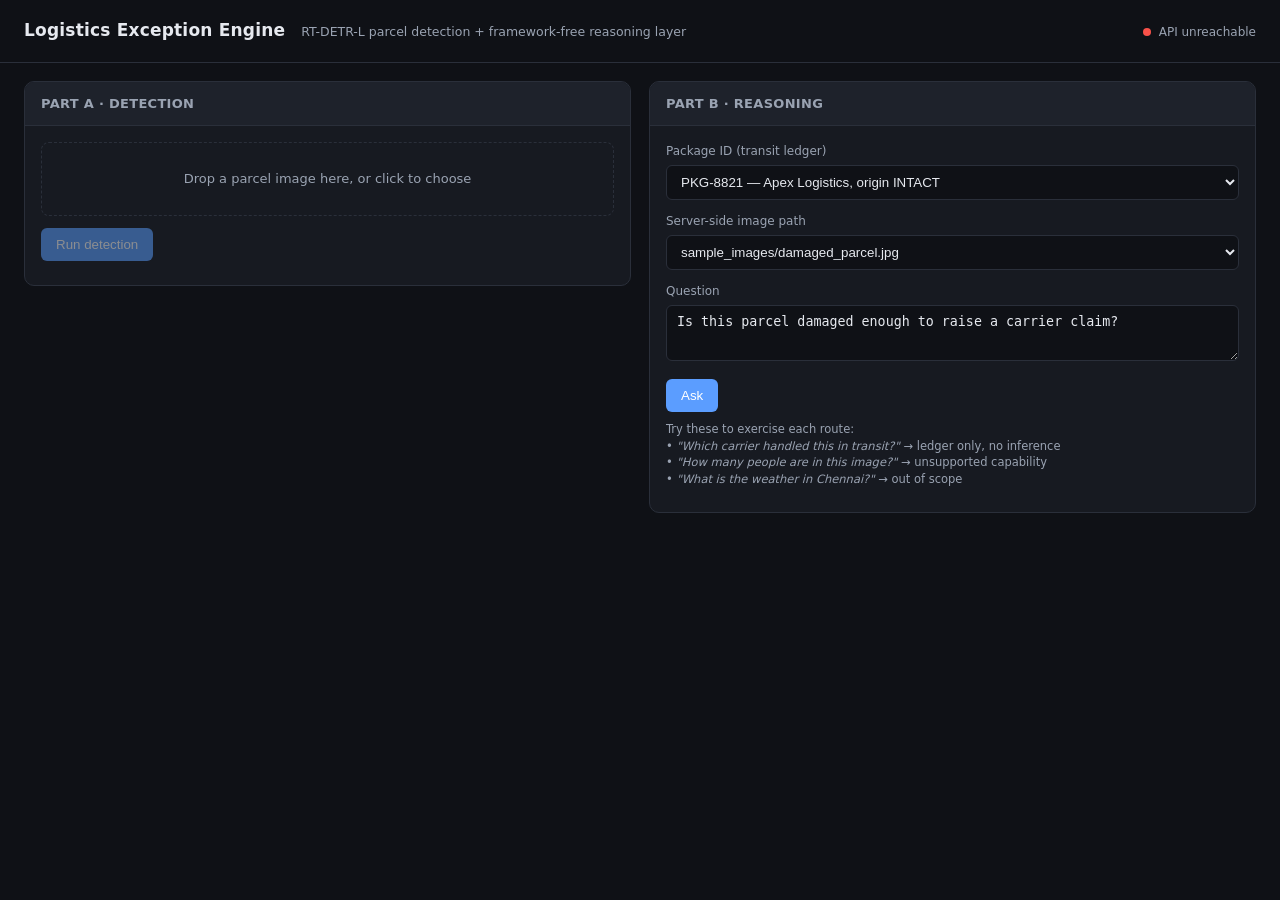
==== app/static/index.html @ b162a99a "feat: serve a demo console at / from the same container Adds a single-page UI so `docker compose up`" ====
<!DOCTYPE html>
<html lang="en">
<head>
<meta charset="utf-8">
<meta name="viewport" content="width=device-width,initial-scale=1">
<title>Logistics Exception Engine</title>
<style>
  :root{
    --bg:#0f1116; --panel:#171a21; --panel2:#1e222b; --line:#2a2f3a;
    --tx:#e6e9ef; --dim:#9aa3b2; --accent:#5b9dff;
    --ok:#3fb950; --warn:#d29922; --bad:#f85149; --neutral:#8b949e;
  }
  *{box-sizing:border-box}
  body{margin:0;background:var(--bg);color:var(--tx);
    font:14px/1.5 system-ui,-apple-system,Segoe UI,Roboto,sans-serif}
  header{padding:18px 24px;border-bottom:1px solid var(--line);
    display:flex;align-items:baseline;gap:16px;flex-wrap:wrap}
  h1{margin:0;font-size:17px;font-weight:600;letter-spacing:.2px}
  .sub{color:var(--dim);font-size:12.5px}
  #modelbar{margin-left:auto;font-size:12px;color:var(--dim);
    display:flex;align-items:center;gap:8px}
  .dot{width:8px;height:8px;border-radius:50%;background:var(--neutral)}
  .dot.up{background:var(--ok)} .dot.down{background:var(--bad)}
  main{display:grid;grid-template-columns:1fr 1fr;gap:18px;padding:18px 24px;
    align-items:start}
  @media(max-width:1000px){main{grid-template-columns:1fr}}
  .card{background:var(--panel);border:1px solid var(--line);border-radius:10px;
    overflow:hidden}
  .card h2{margin:0;padding:12px 16px;font-size:13px;font-weight:600;
    border-bottom:1px solid var(--line);background:var(--panel2);
    letter-spacing:.3px;text-transform:uppercase;color:var(--dim)}
  .body{padding:16px}
  label{display:block;font-size:12px;color:var(--dim);margin:0 0 5px}
  input[type=text],select,textarea{width:100%;background:var(--bg);
    color:var(--tx);border:1px solid var(--line);border-radius:6px;
    padding:8px 10px;font:13px/1.4 inherit;margin-bottom:12px}
  textarea{resize:vertical;min-height:56px}
  button{background:var(--accent);color:#fff;border:0;border-radius:6px;
    padding:9px 15px;font:600 13px/1 inherit;cursor:pointer}
  button:hover{filter:brightness(1.1)}
  button:disabled{opacity:.5;cursor:not-allowed;filter:none}
  button.ghost{background:transparent;color:var(--tx);border:1px solid var(--line)}
  .row{display:flex;gap:8px;flex-wrap:wrap;align-items:center}
  .drop{border:1.5px dashed var(--line);border-radius:8px;padding:26px 16px;
    text-align:center;color:var(--dim);cursor:pointer;transition:.15s;font-size:13px}
  .drop:hover,.drop.over{border-color:var(--accent);color:var(--tx);
    background:rgba(91,157,255,.06)}
  canvas{width:100%;border-radius:8px;display:block;background:#000}
  .hide{display:none}
  .badge{display:inline-block;padding:4px 11px;border-radius:20px;
    font-size:11.5px;font-weight:700;letter-spacing:.4px}
  .b-EXCEPTION_FLAGGED{background:rgba(248,81,73,.16);color:var(--bad)}
  .b-CLEAR{background:rgba(63,185,80,.16);color:var(--ok)}
  .b-INSUFFICIENT_INFORMATION{background:rgba(210,153,34,.16);color:var(--warn)}
  .b-UNSUPPORTED_CAPABILITY{background:rgba(139,148,158,.18);color:var(--neutral)}
  .b-ANSWERED_WITHOUT_VISION{background:rgba(91,157,255,.16);color:var(--accent)}
  .summary{margin:12px 0;padding:12px 14px;background:var(--bg);
    border-left:3px solid var(--line);border-radius:0 6px 6px 0;font-size:13.5px}
  table{width:100%;border-collapse:collapse;font-size:12.5px;margin-top:10px}
  th{text-align:left;color:var(--dim);font-weight:500;font-size:11px;
    text-transform:uppercase;letter-spacing:.4px;padding:6px 8px;
    border-bottom:1px solid var(--line)}
  td{padding:6px 8px;border-bottom:1px solid var(--line);font-variant-numeric:tabular-nums}
  tr:last-child td{border-bottom:0}
  .swatch{display:inline-block;width:9px;height:9px;border-radius:2px;margin-right:7px}
  .meta{color:var(--dim);font-size:12px;margin-top:10px}
  pre{background:var(--bg);border:1px solid var(--line);border-radius:6px;
    padding:11px;overflow:auto;max-height:280px;font-size:11.5px;
    color:var(--dim);margin:10px 0 0}
  .err{color:var(--bad);font-size:12.5px;margin-top:8px}
  .note{font-size:11.5px;color:var(--dim);margin-top:9px;line-height:1.45}
  .kv{font-size:12px;color:var(--dim)}
  .kv b{color:var(--tx);font-weight:600}
</style>
</head>
<body>

<header>
  <h1>Logistics Exception Engine</h1>
  <span class="sub">RT-DETR-L parcel detection + framework-free reasoning layer</span>
  <div id="modelbar"><span class="dot" id="dot"></span><span id="mstat">checking…</span></div>
</header>

<main>
  <!-- ============ PART A ============ -->
  <section class="card">
    <h2>Part A &middot; Detection</h2>
    <div class="body">
      <div class="drop" id="drop">
        Drop a parcel image here, or click to choose
        <input type="file" id="file" accept="image/*" class="hide">
      </div>

      <div class="row" style="margin-top:12px">
        <button id="run" disabled>Run detection</button>
        <button id="dl" class="ghost hide">Download annotated PNG</button>
        <button id="tog" class="ghost hide">Raw JSON</button>
      </div>

      <div id="derr" class="err"></div>

      <div id="dout" class="hide" style="margin-top:14px">
        <canvas id="cv"></canvas>
        <div class="meta" id="dmeta"></div>
        <table id="dtab"></table>
        <pre id="djson" class="hide"></pre>
      </div>
    </div>
  </section>

  <!-- ============ PART B ============ -->
  <section class="card">
    <h2>Part B &middot; Reasoning</h2>
    <div class="body">
      <label for="pkg">Package ID (transit ledger)</label>
      <select id="pkg">
        <option value="PKG-8821">PKG-8821 &mdash; Apex Logistics, origin INTACT</option>
        <option value="PKG-9940">PKG-9940 &mdash; Meridian Freight, origin ALREADY_DAMAGED</option>
        <option value="PKG-0000">PKG-0000 &mdash; not in ledger</option>
      </select>

      <label for="img">Server-side image path</label>
      <select id="img">
        <option value="sample_images/damaged_parcel.jpg">sample_images/damaged_parcel.jpg</option>
        <option value="sample_images/intact_parcel.jpg">sample_images/intact_parcel.jpg</option>
        <option value="">(none — no image supplied)</option>
      </select>

      <label for="q">Question</label>
      <textarea id="q">Is this parcel damaged enough to raise a carrier claim?</textarea>

      <div class="row">
        <button id="ask">Ask</button>
        <button id="tog2" class="ghost hide">Raw JSON</button>
      </div>

      <div class="note">
        Try these to exercise each route:<br>
        &bull; <i>"Which carrier handled this in transit?"</i> &rarr; ledger only, no inference<br>
        &bull; <i>"How many people are in this image?"</i> &rarr; unsupported capability<br>
        &bull; <i>"What is the weather in Chennai?"</i> &rarr; out of scope
      </div>

      <div id="rerr" class="err"></div>

      <div id="rout" class="hide" style="margin-top:14px">
        <span class="badge" id="rbadge"></span>
        <span class="kv" id="rflags" style="margin-left:10px"></span>
        <div class="summary" id="rsum"></div>
        <table id="rtab"></table>
        <pre id="rjson" class="hide"></pre>
      </div>
    </div>
  </section>
</main>

<script>
const COLOR = {"package":"#3fb950","damaged-package":"#f85149"};
const $ = id => document.getElementById(id);
let picked = null, lastDetect = null;

/* ---------- health ---------- */
fetch("/health").then(r=>r.json()).then(h=>{
  $("dot").className = "dot " + (h.model_loaded ? "up":"down");
  $("mstat").textContent = h.model_loaded
    ? `model ready · ${h.classes.join(", ")} · guardrail ${h.guardrail_threshold}`
    : "model NOT loaded";
}).catch(()=>{ $("dot").className="dot down"; $("mstat").textContent="API unreachable"; });

/* ---------- file picking ---------- */
const drop = $("drop");
drop.onclick = () => $("file").click();
drop.ondragover = e => { e.preventDefault(); drop.classList.add("over"); };
drop.ondragleave = () => drop.classList.remove("over");
drop.ondrop = e => {
  e.preventDefault(); drop.classList.remove("over");
  if (e.dataTransfer.files[0]) take(e.dataTransfer.files[0]);
};
$("file").onchange = e => { if (e.target.files[0]) take(e.target.files[0]); };

function take(f){
  picked = f;
  drop.innerHTML = `<b style="color:var(--tx)">${f.name}</b><br>${(f.size/1024).toFixed(0)} KB`;
  $("run").disabled = false;
}

/* ---------- Part A ---------- */
$("run").onclick = async () => {
  if (!picked) return;
  $("derr").textContent = ""; $("run").disabled = true; $("run").textContent = "Detecting…";
  try{
    const fd = new FormData(); fd.append("file", picked);
    const res = await fetch("/api/v1/detect", {method:"POST", body:fd});
    const data = await res.json();
    if (!res.ok) throw new Error(data.detail || `HTTP ${res.status}`);
    lastDetect = data;
    draw(picked, data);
    $("dout").classList.remove("hide");
    $("dl").classList.remove("hide"); $("tog").classList.remove("hide");
    $("djson").textContent = JSON.stringify(data, null, 2);
  }catch(err){ $("derr").textContent = "Detection failed: " + err.message; }
  $("run").disabled = false; $("run").textContent = "Run detection";
};

function draw(file, data){
  const img = new Image();
  img.onload = () => {
    const cv = $("cv"), cx = cv.getContext("2d");
    cv.width = img.naturalWidth; cv.height = img.naturalHeight;
    cx.drawImage(img, 0, 0);
    const lw = Math.max(2, Math.round(cv.width/300));
    const fs = Math.max(13, Math.round(cv.width/38));
    cx.lineWidth = lw; cx.font = `600 ${fs}px system-ui,sans-serif`;
    cx.textBaseline = "top";

    data.detections.forEach(d => {
      const [x1,y1,x2,y2] = d.bbox, col = COLOR[d.label] || "#5b9dff";
      cx.strokeStyle = col; cx.strokeRect(x1, y1, x2-x1, y2-y1);
      const tag = `${d.label} ${d.confidence.toFixed(3)}`;
      const tw = cx.measureText(tag).width, th = fs*1.45;
      const ty = y1 - th < 0 ? y1 : y1 - th;
      cx.fillStyle = col; cx.fillRect(x1 - lw/2, ty, tw + fs*0.7, th);
      cx.fillStyle = "#000"; cx.fillText(tag, x1 + fs*0.28, ty + th*0.18);
    });
    URL.revokeObjectURL(img.src);
  };
  img.src = URL.createObjectURL(file);

  $("dmeta").innerHTML =
    `<b>${data.count}</b> detection(s) &middot; ${data.image_size[0]}&times;${data.image_size[1]} px `
    + `&middot; ${data.inference_time_ms.toFixed(1)} ms inference`;

  $("dtab").innerHTML = data.detections.length
    ? `<tr><th>Class</th><th>Confidence</th><th>Box [x1,y1,x2,y2]</th></tr>` +
      data.detections.map(d => {
        const c = COLOR[d.label] || "#5b9dff";
        return `<tr><td><span class="swatch" style="background:${c}"></span>${d.label}</td>`
             + `<td>${d.confidence.toFixed(4)}</td>`
             + `<td class="kv">${d.bbox.map(v=>v.toFixed(1)).join(", ")}</td></tr>`;
      }).join("")
    : `<tr><td class="kv">Nothing detected above the 0.25 serving threshold.</td></tr>`;
}

$("dl").onclick = () => {
  const a = document.createElement("a");
  a.download = `detection_${Date.now()}.png`;
  a.href = $("cv").toDataURL("image/png");
  a.click();
};
$("tog").onclick = () => $("djson").classList.toggle("hide");
$("tog2").onclick = () => $("rjson").classList.toggle("hide");

/* ---------- Part B ---------- */
$("ask").onclick = async () => {
  $("rerr").textContent = ""; $("ask").disabled = true; $("ask").textContent = "Reasoning…";
  try{
    const payload = {package_id: $("pkg").value, query: $("q").value};
    if ($("img").value) payload.image_path = $("img").value;

    const res = await fetch("/api/v1/reason", {
      method:"POST", headers:{"Content-Type":"application/json"},
      body: JSON.stringify(payload)
    });
    const d = await res.json();
    if (!res.ok) throw new Error(d.detail ? JSON.stringify(d.detail) : `HTTP ${res.status}`);

    $("rbadge").textContent = d.status;
    $("rbadge").className = "badge b-" + d.status;
    $("rflags").innerHTML =
      `vision: <b>${d.requires_vision_model}</b> &nbsp; guardrail: <b>${d.guardrail_passed}</b>`
      + (d.max_critical_confidence !== null && d.max_critical_confidence !== undefined
          ? ` &nbsp; peak: <b>${d.max_critical_confidence.toFixed(4)}</b>` : "");
    $("rsum").textContent = d.decision_summary;

    $("rtab").innerHTML = (d.detections && d.detections.length)
      ? `<tr><th>Class</th><th>Confidence</th></tr>` + d.detections.map(x =>
          `<tr><td><span class="swatch" style="background:${COLOR[x.label]||"#5b9dff"}"></span>`
          + `${x.label}</td><td>${x.confidence.toFixed(4)}</td></tr>`).join("")
      : "";

    $("rjson").textContent = JSON.stringify(d, null, 2);
    $("rout").classList.remove("hide"); $("tog2").classList.remove("hide");
  }catch(err){ $("rerr").textContent = "Reasoning failed: " + err.message; }
  $("ask").disabled = false; $("ask").textContent = "Ask";
};
</script>
</body>
</html>
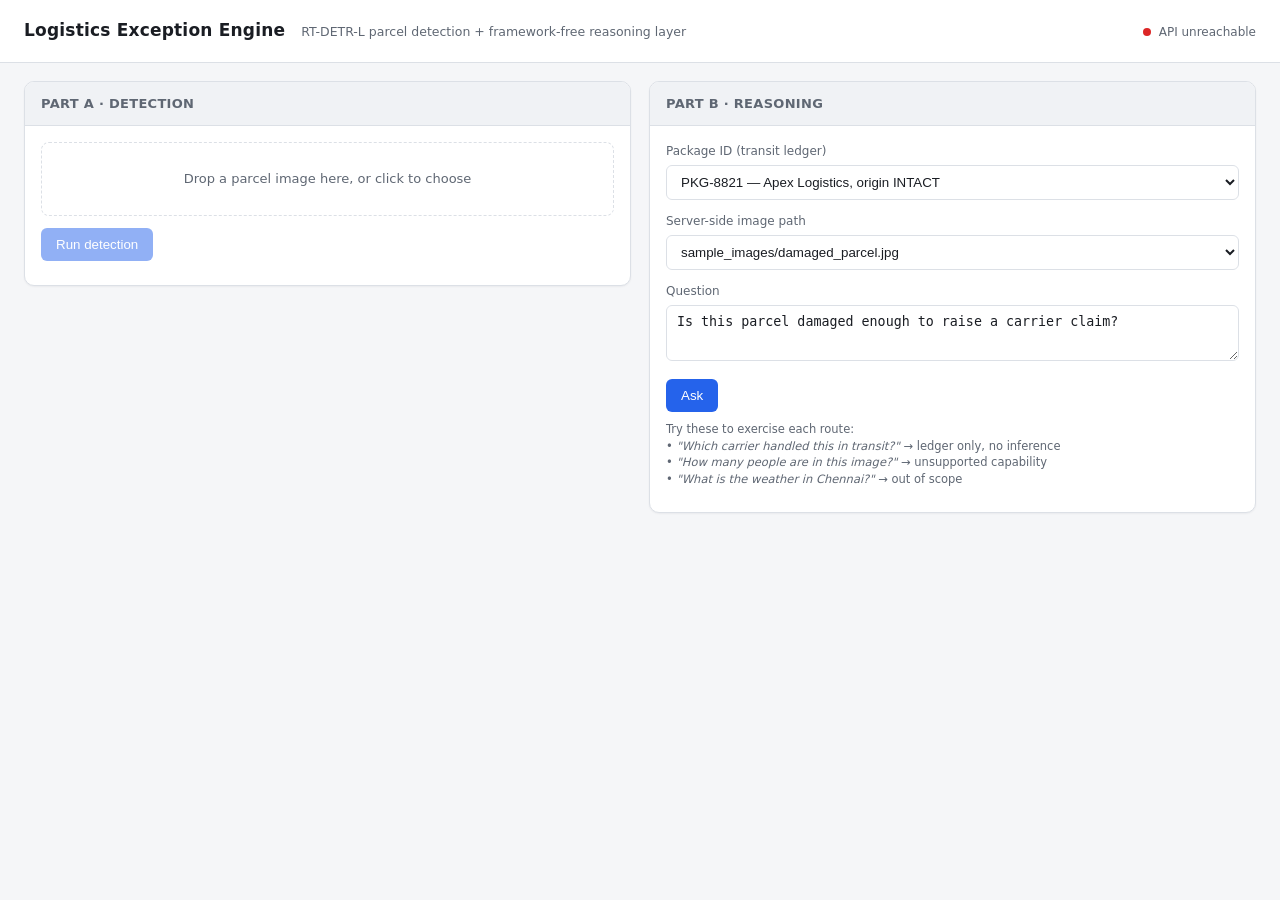
==== commit 90e92ec0: "style: switch demo console to a light theme Swaps the palette tokens to a white/off-white scheme and" ====
--- a/app/static/index.html
+++ b/app/static/index.html
@@ -6,14 +6,16 @@
 <title>Logistics Exception Engine</title>
 <style>
   :root{
-    --bg:#0f1116; --panel:#171a21; --panel2:#1e222b; --line:#2a2f3a;
-    --tx:#e6e9ef; --dim:#9aa3b2; --accent:#5b9dff;
-    --ok:#3fb950; --warn:#d29922; --bad:#f85149; --neutral:#8b949e;
+    --bg:#f5f6f8; --panel:#ffffff; --panel2:#f0f2f5; --line:#dce0e6;
+    --tx:#1a1d23; --dim:#5f6773; --accent:#2563eb;
+    --ok:#15803d; --warn:#b45309; --bad:#dc2626; --neutral:#52525b;
+    --field:#ffffff; --shadow:0 1px 2px rgba(16,24,40,.05);
   }
   *{box-sizing:border-box}
   body{margin:0;background:var(--bg);color:var(--tx);
     font:14px/1.5 system-ui,-apple-system,Segoe UI,Roboto,sans-serif}
   header{padding:18px 24px;border-bottom:1px solid var(--line);
+    background:var(--panel);
     display:flex;align-items:baseline;gap:16px;flex-wrap:wrap}
   h1{margin:0;font-size:17px;font-weight:600;letter-spacing:.2px}
   .sub{color:var(--dim);font-size:12.5px}
@@ -25,13 +27,13 @@
     align-items:start}
   @media(max-width:1000px){main{grid-template-columns:1fr}}
   .card{background:var(--panel);border:1px solid var(--line);border-radius:10px;
-    overflow:hidden}
+    overflow:hidden;box-shadow:var(--shadow)}
   .card h2{margin:0;padding:12px 16px;font-size:13px;font-weight:600;
     border-bottom:1px solid var(--line);background:var(--panel2);
     letter-spacing:.3px;text-transform:uppercase;color:var(--dim)}
   .body{padding:16px}
   label{display:block;font-size:12px;color:var(--dim);margin:0 0 5px}
-  input[type=text],select,textarea{width:100%;background:var(--bg);
+  input[type=text],select,textarea{width:100%;background:var(--field);
     color:var(--tx);border:1px solid var(--line);border-radius:6px;
     padding:8px 10px;font:13px/1.4 inherit;margin-bottom:12px}
   textarea{resize:vertical;min-height:56px}
@@ -44,17 +46,18 @@
   .drop{border:1.5px dashed var(--line);border-radius:8px;padding:26px 16px;
     text-align:center;color:var(--dim);cursor:pointer;transition:.15s;font-size:13px}
   .drop:hover,.drop.over{border-color:var(--accent);color:var(--tx);
-    background:rgba(91,157,255,.06)}
-  canvas{width:100%;border-radius:8px;display:block;background:#000}
+    background:rgba(37,99,235,.05)}
+  canvas{width:100%;border-radius:8px;display:block;background:#e9ecf0;
+    border:1px solid var(--line)}
   .hide{display:none}
   .badge{display:inline-block;padding:4px 11px;border-radius:20px;
     font-size:11.5px;font-weight:700;letter-spacing:.4px}
-  .b-EXCEPTION_FLAGGED{background:rgba(248,81,73,.16);color:var(--bad)}
-  .b-CLEAR{background:rgba(63,185,80,.16);color:var(--ok)}
-  .b-INSUFFICIENT_INFORMATION{background:rgba(210,153,34,.16);color:var(--warn)}
-  .b-UNSUPPORTED_CAPABILITY{background:rgba(139,148,158,.18);color:var(--neutral)}
-  .b-ANSWERED_WITHOUT_VISION{background:rgba(91,157,255,.16);color:var(--accent)}
-  .summary{margin:12px 0;padding:12px 14px;background:var(--bg);
+  .b-EXCEPTION_FLAGGED{background:rgba(220,38,38,.10);color:var(--bad)}
+  .b-CLEAR{background:rgba(21,128,61,.10);color:var(--ok)}
+  .b-INSUFFICIENT_INFORMATION{background:rgba(180,83,9,.11);color:var(--warn)}
+  .b-UNSUPPORTED_CAPABILITY{background:rgba(82,82,91,.10);color:var(--neutral)}
+  .b-ANSWERED_WITHOUT_VISION{background:rgba(37,99,235,.10);color:var(--accent)}
+  .summary{margin:12px 0;padding:12px 14px;background:var(--panel2);
     border-left:3px solid var(--line);border-radius:0 6px 6px 0;font-size:13.5px}
   table{width:100%;border-collapse:collapse;font-size:12.5px;margin-top:10px}
   th{text-align:left;color:var(--dim);font-weight:500;font-size:11px;
@@ -64,7 +67,7 @@
   tr:last-child td{border-bottom:0}
   .swatch{display:inline-block;width:9px;height:9px;border-radius:2px;margin-right:7px}
   .meta{color:var(--dim);font-size:12px;margin-top:10px}
-  pre{background:var(--bg);border:1px solid var(--line);border-radius:6px;
+  pre{background:var(--panel2);border:1px solid var(--line);border-radius:6px;
     padding:11px;overflow:auto;max-height:280px;font-size:11.5px;
     color:var(--dim);margin:10px 0 0}
   .err{color:var(--bad);font-size:12.5px;margin-top:8px}
@@ -155,7 +158,7 @@
 </main>
 
 <script>
-const COLOR = {"package":"#3fb950","damaged-package":"#f85149"};
+const COLOR = {"package":"#15803d","damaged-package":"#dc2626"};
 const $ = id => document.getElementById(id);
 let picked = null, lastDetect = null;
 
@@ -214,13 +217,13 @@
     cx.textBaseline = "top";
 
     data.detections.forEach(d => {
-      const [x1,y1,x2,y2] = d.bbox, col = COLOR[d.label] || "#5b9dff";
+      const [x1,y1,x2,y2] = d.bbox, col = COLOR[d.label] || "#2563eb";
       cx.strokeStyle = col; cx.strokeRect(x1, y1, x2-x1, y2-y1);
       const tag = `${d.label} ${d.confidence.toFixed(3)}`;
       const tw = cx.measureText(tag).width, th = fs*1.45;
       const ty = y1 - th < 0 ? y1 : y1 - th;
       cx.fillStyle = col; cx.fillRect(x1 - lw/2, ty, tw + fs*0.7, th);
-      cx.fillStyle = "#000"; cx.fillText(tag, x1 + fs*0.28, ty + th*0.18);
+      cx.fillStyle = "#fff"; cx.fillText(tag, x1 + fs*0.28, ty + th*0.18);
     });
     URL.revokeObjectURL(img.src);
   };
@@ -233,7 +236,7 @@
   $("dtab").innerHTML = data.detections.length
     ? `<tr><th>Class</th><th>Confidence</th><th>Box [x1,y1,x2,y2]</th></tr>` +
       data.detections.map(d => {
-        const c = COLOR[d.label] || "#5b9dff";
+        const c = COLOR[d.label] || "#2563eb";
         return `<tr><td><span class="swatch" style="background:${c}"></span>${d.label}</td>`
              + `<td>${d.confidence.toFixed(4)}</td>`
              + `<td class="kv">${d.bbox.map(v=>v.toFixed(1)).join(", ")}</td></tr>`;
@@ -274,7 +277,7 @@
 
     $("rtab").innerHTML = (d.detections && d.detections.length)
       ? `<tr><th>Class</th><th>Confidence</th></tr>` + d.detections.map(x =>
-          `<tr><td><span class="swatch" style="background:${COLOR[x.label]||"#5b9dff"}"></span>`
+          `<tr><td><span class="swatch" style="background:${COLOR[x.label]||"#2563eb"}"></span>`
           + `${x.label}</td><td>${x.confidence.toFixed(4)}</td></tr>`).join("")
       : "";
 
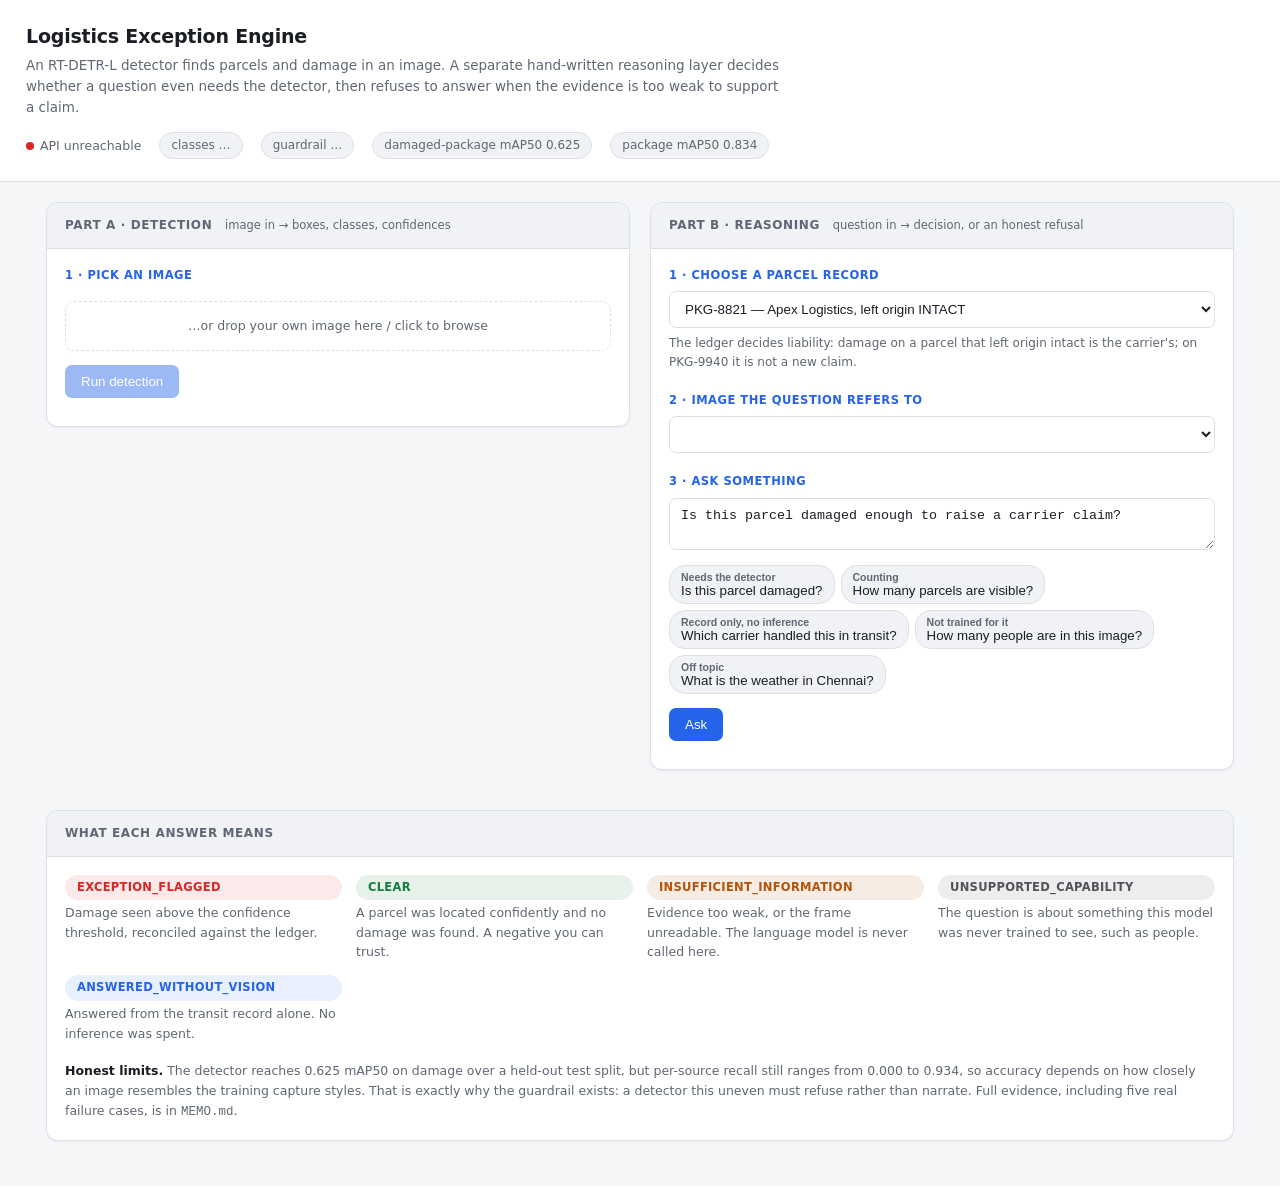
==== commit b64ec063: "feat: rewrite the demo console so it explains itself The previous console worked but assumed the vis" ====
--- a/app/static/index.html
+++ b/app/static/index.html
@@ -6,103 +6,141 @@
 <title>Logistics Exception Engine</title>
 <style>
   :root{
-    --bg:#f5f6f8; --panel:#ffffff; --panel2:#f0f2f5; --line:#dce0e6;
+    --bg:#f5f6f8; --panel:#fff; --panel2:#f0f2f5; --line:#dce0e6;
     --tx:#1a1d23; --dim:#5f6773; --accent:#2563eb;
     --ok:#15803d; --warn:#b45309; --bad:#dc2626; --neutral:#52525b;
-    --field:#ffffff; --shadow:0 1px 2px rgba(16,24,40,.05);
+    --shadow:0 1px 2px rgba(16,24,40,.06);
   }
   *{box-sizing:border-box}
   body{margin:0;background:var(--bg);color:var(--tx);
-    font:14px/1.5 system-ui,-apple-system,Segoe UI,Roboto,sans-serif}
-  header{padding:18px 24px;border-bottom:1px solid var(--line);
-    background:var(--panel);
-    display:flex;align-items:baseline;gap:16px;flex-wrap:wrap}
-  h1{margin:0;font-size:17px;font-weight:600;letter-spacing:.2px}
-  .sub{color:var(--dim);font-size:12.5px}
-  #modelbar{margin-left:auto;font-size:12px;color:var(--dim);
-    display:flex;align-items:center;gap:8px}
-  .dot{width:8px;height:8px;border-radius:50%;background:var(--neutral)}
+    font:14px/1.55 system-ui,-apple-system,Segoe UI,Roboto,sans-serif}
+  a{color:var(--accent)}
+  header{background:var(--panel);border-bottom:1px solid var(--line);padding:22px 26px}
+  .wrap{max-width:1240px;margin:0 auto}
+  h1{margin:0 0 4px;font-size:19px;font-weight:650;letter-spacing:-.2px}
+  .tag{color:var(--dim);font-size:13.5px;max-width:760px}
+  .statusbar{display:flex;gap:18px;flex-wrap:wrap;align-items:center;
+    margin-top:14px;font-size:12.5px;color:var(--dim)}
+  .dot{width:8px;height:8px;border-radius:50%;background:var(--neutral);
+    display:inline-block;margin-right:6px}
   .dot.up{background:var(--ok)} .dot.down{background:var(--bad)}
-  main{display:grid;grid-template-columns:1fr 1fr;gap:18px;padding:18px 24px;
-    align-items:start}
-  @media(max-width:1000px){main{grid-template-columns:1fr}}
-  .card{background:var(--panel);border:1px solid var(--line);border-radius:10px;
+  .pill{background:var(--panel2);border:1px solid var(--line);border-radius:20px;
+    padding:3px 11px;font-size:12px}
+
+  main{max-width:1240px;margin:0 auto;padding:20px 26px 40px;
+    display:grid;grid-template-columns:1fr 1fr;gap:20px;align-items:start}
+  @media(max-width:1020px){main{grid-template-columns:1fr}}
+  .card{background:var(--panel);border:1px solid var(--line);border-radius:12px;
     overflow:hidden;box-shadow:var(--shadow)}
-  .card h2{margin:0;padding:12px 16px;font-size:13px;font-weight:600;
-    border-bottom:1px solid var(--line);background:var(--panel2);
-    letter-spacing:.3px;text-transform:uppercase;color:var(--dim)}
-  .body{padding:16px}
-  label{display:block;font-size:12px;color:var(--dim);margin:0 0 5px}
-  input[type=text],select,textarea{width:100%;background:var(--field);
-    color:var(--tx);border:1px solid var(--line);border-radius:6px;
-    padding:8px 10px;font:13px/1.4 inherit;margin-bottom:12px}
-  textarea{resize:vertical;min-height:56px}
-  button{background:var(--accent);color:#fff;border:0;border-radius:6px;
-    padding:9px 15px;font:600 13px/1 inherit;cursor:pointer}
-  button:hover{filter:brightness(1.1)}
-  button:disabled{opacity:.5;cursor:not-allowed;filter:none}
-  button.ghost{background:transparent;color:var(--tx);border:1px solid var(--line)}
-  .row{display:flex;gap:8px;flex-wrap:wrap;align-items:center}
-  .drop{border:1.5px dashed var(--line);border-radius:8px;padding:26px 16px;
-    text-align:center;color:var(--dim);cursor:pointer;transition:.15s;font-size:13px}
+  .card>h2{margin:0;padding:13px 18px;font-size:12px;font-weight:650;
+    letter-spacing:.6px;text-transform:uppercase;color:var(--dim);
+    background:var(--panel2);border-bottom:1px solid var(--line)}
+  .card>h2 small{text-transform:none;letter-spacing:0;font-weight:400;
+    color:var(--dim);margin-left:8px;font-size:11.5px}
+  .body{padding:18px}
+  .step{font-size:11.5px;font-weight:650;color:var(--accent);
+    text-transform:uppercase;letter-spacing:.5px;margin:0 0 7px}
+  .step:not(:first-child){margin-top:20px}
+
+  .thumbs{display:flex;gap:10px;flex-wrap:wrap}
+  .thumb{border:2px solid var(--line);border-radius:9px;overflow:hidden;
+    cursor:pointer;background:var(--panel2);width:108px;transition:.15s}
+  .thumb:hover{border-color:var(--accent)}
+  .thumb.sel{border-color:var(--accent);box-shadow:0 0 0 3px rgba(37,99,235,.15)}
+  .thumb img{width:100%;height:74px;object-fit:cover;display:block}
+  .thumb span{display:block;padding:5px 7px;font-size:10.5px;color:var(--dim);
+    text-align:center;line-height:1.3}
+  .drop{border:1.5px dashed var(--line);border-radius:9px;padding:14px;
+    text-align:center;color:var(--dim);cursor:pointer;font-size:12.5px;margin-top:10px}
   .drop:hover,.drop.over{border-color:var(--accent);color:var(--tx);
-    background:rgba(37,99,235,.05)}
-  canvas{width:100%;border-radius:8px;display:block;background:#e9ecf0;
+    background:rgba(37,99,235,.04)}
+
+  button{background:var(--accent);color:#fff;border:0;border-radius:7px;
+    padding:9px 16px;font:650 13px/1 inherit;cursor:pointer}
+  button:hover{filter:brightness(1.08)}
+  button:disabled{opacity:.45;cursor:not-allowed;filter:none}
+  button.ghost{background:transparent;color:var(--tx);border:1px solid var(--line);font-weight:500}
+  .row{display:flex;gap:8px;flex-wrap:wrap;align-items:center;margin-top:14px}
+  select,textarea{width:100%;background:#fff;color:var(--tx);border:1px solid var(--line);
+    border-radius:7px;padding:9px 11px;font:13px/1.4 inherit}
+  textarea{resize:vertical;min-height:52px}
+  label{display:block;font-size:12px;color:var(--dim);margin:12px 0 5px}
+
+  .ask{display:flex;gap:6px;flex-wrap:wrap;margin-top:8px}
+  .ask button{background:var(--panel2);color:var(--tx);border:1px solid var(--line);
+    border-radius:16px;padding:5px 11px;font:500 12px/1.3 inherit;text-align:left}
+  .ask button:hover{border-color:var(--accent);color:var(--accent);filter:none}
+  .ask b{display:block;font-size:10.5px;color:var(--dim);font-weight:600}
+
+  canvas{width:100%;border-radius:9px;display:block;background:#e9ecf0;
     border:1px solid var(--line)}
   .hide{display:none}
-  .badge{display:inline-block;padding:4px 11px;border-radius:20px;
-    font-size:11.5px;font-weight:700;letter-spacing:.4px}
+  .badge{display:inline-block;padding:4px 12px;border-radius:20px;
+    font-size:11.5px;font-weight:700;letter-spacing:.3px}
   .b-EXCEPTION_FLAGGED{background:rgba(220,38,38,.10);color:var(--bad)}
   .b-CLEAR{background:rgba(21,128,61,.10);color:var(--ok)}
   .b-INSUFFICIENT_INFORMATION{background:rgba(180,83,9,.11);color:var(--warn)}
   .b-UNSUPPORTED_CAPABILITY{background:rgba(82,82,91,.10);color:var(--neutral)}
   .b-ANSWERED_WITHOUT_VISION{background:rgba(37,99,235,.10);color:var(--accent)}
-  .summary{margin:12px 0;padding:12px 14px;background:var(--panel2);
-    border-left:3px solid var(--line);border-radius:0 6px 6px 0;font-size:13.5px}
-  table{width:100%;border-collapse:collapse;font-size:12.5px;margin-top:10px}
-  th{text-align:left;color:var(--dim);font-weight:500;font-size:11px;
+  .summary{margin:12px 0 0;padding:13px 15px;background:var(--panel2);
+    border-left:3px solid var(--line);border-radius:0 7px 7px 0;font-size:13.5px}
+  table{width:100%;border-collapse:collapse;font-size:12.5px;margin-top:12px}
+  th{text-align:left;color:var(--dim);font-weight:500;font-size:10.5px;
     text-transform:uppercase;letter-spacing:.4px;padding:6px 8px;
     border-bottom:1px solid var(--line)}
-  td{padding:6px 8px;border-bottom:1px solid var(--line);font-variant-numeric:tabular-nums}
+  td{padding:7px 8px;border-bottom:1px solid var(--line);font-variant-numeric:tabular-nums}
   tr:last-child td{border-bottom:0}
-  .swatch{display:inline-block;width:9px;height:9px;border-radius:2px;margin-right:7px}
+  .sw{display:inline-block;width:9px;height:9px;border-radius:2px;margin-right:7px}
   .meta{color:var(--dim);font-size:12px;margin-top:10px}
-  pre{background:var(--panel2);border:1px solid var(--line);border-radius:6px;
-    padding:11px;overflow:auto;max-height:280px;font-size:11.5px;
-    color:var(--dim);margin:10px 0 0}
-  .err{color:var(--bad);font-size:12.5px;margin-top:8px}
-  .note{font-size:11.5px;color:var(--dim);margin-top:9px;line-height:1.45}
-  .kv{font-size:12px;color:var(--dim)}
-  .kv b{color:var(--tx);font-weight:600}
+  pre{background:var(--panel2);border:1px solid var(--line);border-radius:7px;
+    padding:12px;overflow:auto;max-height:260px;font-size:11.5px;color:var(--dim);margin:12px 0 0}
+  .err{color:var(--bad);font-size:12.5px;margin-top:10px}
+  .kv{font-size:12px;color:var(--dim)} .kv b{color:var(--tx);font-weight:600}
+
+  .legend{max-width:1240px;margin:0 auto;padding:0 26px 46px}
+  .legend .card{padding:0}
+  .lg{display:grid;grid-template-columns:repeat(auto-fit,minmax(232px,1fr));gap:14px;padding:18px}
+  .lg div{font-size:12.5px;color:var(--dim)}
+  .lg b{display:block;margin-bottom:3px}
+  .note{font-size:12.5px;color:var(--dim);padding:0 18px 18px;line-height:1.6}
+  .note strong{color:var(--tx)}
 </style>
 </head>
 <body>
 
-<header>
+<header><div class="wrap">
   <h1>Logistics Exception Engine</h1>
-  <span class="sub">RT-DETR-L parcel detection + framework-free reasoning layer</span>
-  <div id="modelbar"><span class="dot" id="dot"></span><span id="mstat">checking…</span></div>
-</header>
+  <div class="tag">An RT-DETR-L detector finds parcels and damage in an image. A separate
+    hand-written reasoning layer decides whether a question even needs the detector, then
+    refuses to answer when the evidence is too weak to support a claim.</div>
+  <div class="statusbar">
+    <span><span class="dot" id="dot"></span><span id="mstat">checking model…</span></span>
+    <span class="pill" id="p-classes">classes …</span>
+    <span class="pill" id="p-guard">guardrail …</span>
+    <span class="pill" title="Measured on a 939-image held-out test split">damaged-package mAP50 0.625</span>
+    <span class="pill">package mAP50 0.834</span>
+  </div>
+</div></header>
 
 <main>
-  <!-- ============ PART A ============ -->
+  <!-- ===================== PART A ===================== -->
   <section class="card">
-    <h2>Part A &middot; Detection</h2>
+    <h2>Part A · Detection <small>image in → boxes, classes, confidences</small></h2>
     <div class="body">
-      <div class="drop" id="drop">
-        Drop a parcel image here, or click to choose
-        <input type="file" id="file" accept="image/*" class="hide">
-      </div>
-
-      <div class="row" style="margin-top:12px">
+      <p class="step">1 · Pick an image</p>
+      <div class="thumbs" id="thumbs"></div>
+      <div class="drop" id="drop">…or drop your own image here / click to browse
+        <input type="file" id="file" accept="image/*" class="hide"></div>
+
+      <div class="row">
         <button id="run" disabled>Run detection</button>
         <button id="dl" class="ghost hide">Download annotated PNG</button>
         <button id="tog" class="ghost hide">Raw JSON</button>
       </div>
-
       <div id="derr" class="err"></div>
 
-      <div id="dout" class="hide" style="margin-top:14px">
+      <div id="dout" class="hide">
+        <p class="step">2 · What the model saw</p>
         <canvas id="cv"></canvas>
         <div class="meta" id="dmeta"></div>
         <table id="dtab"></table>
@@ -111,45 +149,37 @@
     </div>
   </section>
 
-  <!-- ============ PART B ============ -->
+  <!-- ===================== PART B ===================== -->
   <section class="card">
-    <h2>Part B &middot; Reasoning</h2>
+    <h2>Part B · Reasoning <small>question in → decision, or an honest refusal</small></h2>
     <div class="body">
-      <label for="pkg">Package ID (transit ledger)</label>
+      <p class="step">1 · Choose a parcel record</p>
       <select id="pkg">
-        <option value="PKG-8821">PKG-8821 &mdash; Apex Logistics, origin INTACT</option>
-        <option value="PKG-9940">PKG-9940 &mdash; Meridian Freight, origin ALREADY_DAMAGED</option>
-        <option value="PKG-0000">PKG-0000 &mdash; not in ledger</option>
+        <option value="PKG-8821">PKG-8821 — Apex Logistics, left origin INTACT</option>
+        <option value="PKG-9940">PKG-9940 — Meridian Freight, left origin ALREADY_DAMAGED</option>
+        <option value="PKG-0000">PKG-0000 — not in the ledger</option>
       </select>
-
-      <label for="img">Server-side image path</label>
-      <select id="img">
-        <option value="sample_images/damaged_parcel.jpg">sample_images/damaged_parcel.jpg</option>
-        <option value="sample_images/intact_parcel.jpg">sample_images/intact_parcel.jpg</option>
-        <option value="">(none — no image supplied)</option>
-      </select>
-
-      <label for="q">Question</label>
+      <div class="kv" style="margin-top:6px">The ledger decides liability: damage on a parcel
+        that left origin intact is the carrier's; on PKG-9940 it is not a new claim.</div>
+
+      <p class="step">2 · Image the question refers to</p>
+      <select id="img"></select>
+
+      <p class="step">3 · Ask something</p>
       <textarea id="q">Is this parcel damaged enough to raise a carrier claim?</textarea>
+      <div class="ask" id="presets"></div>
 
       <div class="row">
         <button id="ask">Ask</button>
         <button id="tog2" class="ghost hide">Raw JSON</button>
       </div>
-
-      <div class="note">
-        Try these to exercise each route:<br>
-        &bull; <i>"Which carrier handled this in transit?"</i> &rarr; ledger only, no inference<br>
-        &bull; <i>"How many people are in this image?"</i> &rarr; unsupported capability<br>
-        &bull; <i>"What is the weather in Chennai?"</i> &rarr; out of scope
-      </div>
-
       <div id="rerr" class="err"></div>
 
-      <div id="rout" class="hide" style="margin-top:14px">
+      <div id="rout" class="hide" style="margin-top:16px">
         <span class="badge" id="rbadge"></span>
-        <span class="kv" id="rflags" style="margin-left:10px"></span>
+        <div class="kv" id="rflags" style="margin-top:9px"></div>
         <div class="summary" id="rsum"></div>
+        <div class="kv" id="rfall" style="margin-top:8px"></div>
         <table id="rtab"></table>
         <pre id="rjson" class="hide"></pre>
       </div>
@@ -157,134 +187,183 @@
   </section>
 </main>
 
+<div class="legend"><section class="card">
+  <h2>What each answer means</h2>
+  <div class="lg">
+    <div><b class="badge b-EXCEPTION_FLAGGED">EXCEPTION_FLAGGED</b>
+      Damage seen above the confidence threshold, reconciled against the ledger.</div>
+    <div><b class="badge b-CLEAR">CLEAR</b>
+      A parcel was located confidently and no damage was found. A negative you can trust.</div>
+    <div><b class="badge b-INSUFFICIENT_INFORMATION">INSUFFICIENT_INFORMATION</b>
+      Evidence too weak, or the frame unreadable. The language model is never called here.</div>
+    <div><b class="badge b-UNSUPPORTED_CAPABILITY">UNSUPPORTED_CAPABILITY</b>
+      The question is about something this model was never trained to see, such as people.</div>
+    <div><b class="badge b-ANSWERED_WITHOUT_VISION">ANSWERED_WITHOUT_VISION</b>
+      Answered from the transit record alone. No inference was spent.</div>
+  </div>
+  <div class="note">
+    <strong>Honest limits.</strong> The detector reaches 0.625 mAP50 on damage over a held-out
+    test split, but per-source recall still ranges from 0.000 to 0.934, so accuracy depends on
+    how closely an image resembles the training capture styles. That is exactly why the
+    guardrail exists: a detector this uneven must refuse rather than narrate. Full evidence,
+    including five real failure cases, is in <code>MEMO.md</code>.
+  </div>
+</section></div>
+
 <script>
-const COLOR = {"package":"#15803d","damaged-package":"#dc2626"};
-const $ = id => document.getElementById(id);
-let picked = null, lastDetect = null;
-
-/* ---------- health ---------- */
+const COLOR={"package":"#15803d","damaged-package":"#dc2626"};
+const $=id=>document.getElementById(id);
+function why(d,res){
+  const x=d&&d.detail;
+  if(typeof x==="string")return x;
+  if(Array.isArray(x))return x.map(e=>(e.loc?e.loc.slice(-1)[0]+": ":"")+(e.msg||"")).join("; ");
+  return "HTTP "+res.status;
+}
+const SAMPLES=[
+  {file:"intact_parcel.jpg",    caption:"intact → CLEAR",          name:"Intact parcel"},
+  {file:"damaged_parcel.jpg",   caption:"clear damage → flagged",  name:"Clearly damaged parcel"},
+  {file:"ambiguous_parcel.jpg", caption:"borderline → refuses",    name:"Borderline parcel"}];
+const DEFAULT_SAMPLE="damaged_parcel.jpg";
+let picked=null, pickedName=null;
+
 fetch("/health").then(r=>r.json()).then(h=>{
-  $("dot").className = "dot " + (h.model_loaded ? "up":"down");
-  $("mstat").textContent = h.model_loaded
-    ? `model ready · ${h.classes.join(", ")} · guardrail ${h.guardrail_threshold}`
-    : "model NOT loaded";
-}).catch(()=>{ $("dot").className="dot down"; $("mstat").textContent="API unreachable"; });
-
-/* ---------- file picking ---------- */
-const drop = $("drop");
-drop.onclick = () => $("file").click();
-drop.ondragover = e => { e.preventDefault(); drop.classList.add("over"); };
-drop.ondragleave = () => drop.classList.remove("over");
-drop.ondrop = e => {
-  e.preventDefault(); drop.classList.remove("over");
-  if (e.dataTransfer.files[0]) take(e.dataTransfer.files[0]);
-};
-$("file").onchange = e => { if (e.target.files[0]) take(e.target.files[0]); };
-
+  $("dot").className="dot "+(h.model_loaded?"up":"down");
+  $("mstat").textContent=h.model_loaded?"model ready":"model NOT loaded";
+  $("p-classes").textContent="detects: "+(h.classes||[]).join(", ");
+  $("p-guard").textContent="guardrail "+h.guardrail_threshold;
+}).catch(()=>{$("dot").className="dot down";$("mstat").textContent="API unreachable";});
+
+fetch("/api/v1/samples").then(r=>r.json()).then(d=>{
+  const t=$("thumbs"), sel=$("img");
+  // Curated samples first, in a deliberate order; anything else the server
+  // happens to hold is appended so the gallery never hides a file.
+  const known=SAMPLES.filter(s=>d.samples.includes(s.file));
+  const extra=d.samples.filter(n=>!SAMPLES.some(s=>s.file===n))
+                       .map(n=>({file:n,caption:n,name:n}));
+  [...known,...extra].forEach(({file:n,caption,name})=>{
+    const el=document.createElement("div"); el.className="thumb";
+    el.innerHTML=`<img src="/samples/${n}" alt="${name}"><span>${caption}</span>`;
+    el.onclick=async()=>{
+      document.querySelectorAll(".thumb").forEach(x=>x.classList.remove("sel"));
+      el.classList.add("sel");
+      const blob=await (await fetch("/samples/"+n)).blob();
+      picked=new File([blob],n,{type:blob.type}); pickedName=n;
+      $("run").disabled=false; $("drop").textContent="using sample: "+n;
+      sel.value="sample_images/"+n;
+    };
+    t.appendChild(el);
+    const o=document.createElement("option");
+    o.value="sample_images/"+n; o.textContent=name+"  ("+n+")"; sel.appendChild(o);
+  });
+  const none=document.createElement("option");
+  none.value=""; none.textContent="(no image — answer from the record alone)";
+  sel.appendChild(none);
+  if(d.samples.includes(DEFAULT_SAMPLE))sel.value="sample_images/"+DEFAULT_SAMPLE;
+});
+
+[["Needs the detector","Is this parcel damaged?"],
+ ["Counting","How many parcels are visible?"],
+ ["Record only, no inference","Which carrier handled this in transit?"],
+ ["Not trained for it","How many people are in this image?"],
+ ["Off topic","What is the weather in Chennai?"]].forEach(([tag,q])=>{
+  const b=document.createElement("button");
+  b.innerHTML=`<b>${tag}</b>${q}`;
+  b.onclick=()=>{$("q").value=q; $("ask").click();};
+  $("presets").appendChild(b);
+});
+
+const drop=$("drop");
+drop.onclick=()=>$("file").click();
+drop.ondragover=e=>{e.preventDefault();drop.classList.add("over")};
+drop.ondragleave=()=>drop.classList.remove("over");
+drop.ondrop=e=>{e.preventDefault();drop.classList.remove("over");
+  if(e.dataTransfer.files[0])take(e.dataTransfer.files[0])};
+$("file").onchange=e=>{if(e.target.files[0])take(e.target.files[0])};
 function take(f){
-  picked = f;
-  drop.innerHTML = `<b style="color:var(--tx)">${f.name}</b><br>${(f.size/1024).toFixed(0)} KB`;
-  $("run").disabled = false;
+  picked=f; pickedName=f.name;
+  document.querySelectorAll(".thumb").forEach(x=>x.classList.remove("sel"));
+  drop.innerHTML=`<b style="color:var(--tx)">${f.name}</b> · ${(f.size/1024).toFixed(0)} KB`;
+  $("run").disabled=false;
 }
 
-/* ---------- Part A ---------- */
-$("run").onclick = async () => {
-  if (!picked) return;
-  $("derr").textContent = ""; $("run").disabled = true; $("run").textContent = "Detecting…";
+$("run").onclick=async()=>{
+  if(!picked)return;
+  $("derr").textContent=""; $("run").disabled=true; $("run").textContent="Detecting…";
   try{
-    const fd = new FormData(); fd.append("file", picked);
-    const res = await fetch("/api/v1/detect", {method:"POST", body:fd});
-    const data = await res.json();
-    if (!res.ok) throw new Error(data.detail || `HTTP ${res.status}`);
-    lastDetect = data;
-    draw(picked, data);
+    const fd=new FormData(); fd.append("file",picked);
+    const res=await fetch("/api/v1/detect",{method:"POST",body:fd});
+    const data=await res.json();
+    if(!res.ok)throw new Error(why(data,res));
+    draw(picked,data);
     $("dout").classList.remove("hide");
     $("dl").classList.remove("hide"); $("tog").classList.remove("hide");
-    $("djson").textContent = JSON.stringify(data, null, 2);
-  }catch(err){ $("derr").textContent = "Detection failed: " + err.message; }
-  $("run").disabled = false; $("run").textContent = "Run detection";
+    $("djson").textContent=JSON.stringify(data,null,2);
+  }catch(err){$("derr").textContent="Detection failed: "+err.message}
+  $("run").disabled=false; $("run").textContent="Run detection";
 };
 
-function draw(file, data){
-  const img = new Image();
-  img.onload = () => {
-    const cv = $("cv"), cx = cv.getContext("2d");
-    cv.width = img.naturalWidth; cv.height = img.naturalHeight;
-    cx.drawImage(img, 0, 0);
-    const lw = Math.max(2, Math.round(cv.width/300));
-    const fs = Math.max(13, Math.round(cv.width/38));
-    cx.lineWidth = lw; cx.font = `600 ${fs}px system-ui,sans-serif`;
-    cx.textBaseline = "top";
-
-    data.detections.forEach(d => {
-      const [x1,y1,x2,y2] = d.bbox, col = COLOR[d.label] || "#2563eb";
-      cx.strokeStyle = col; cx.strokeRect(x1, y1, x2-x1, y2-y1);
-      const tag = `${d.label} ${d.confidence.toFixed(3)}`;
-      const tw = cx.measureText(tag).width, th = fs*1.45;
-      const ty = y1 - th < 0 ? y1 : y1 - th;
-      cx.fillStyle = col; cx.fillRect(x1 - lw/2, ty, tw + fs*0.7, th);
-      cx.fillStyle = "#fff"; cx.fillText(tag, x1 + fs*0.28, ty + th*0.18);
+function draw(file,data){
+  const img=new Image();
+  img.onload=()=>{
+    const cv=$("cv"), cx=cv.getContext("2d");
+    cv.width=img.naturalWidth; cv.height=img.naturalHeight;
+    cx.drawImage(img,0,0);
+    const lw=Math.max(2,Math.round(cv.width/300)), fs=Math.max(13,Math.round(cv.width/38));
+    cx.lineWidth=lw; cx.font=`600 ${fs}px system-ui,sans-serif`; cx.textBaseline="top";
+    data.detections.forEach(d=>{
+      const [x1,y1,x2,y2]=d.bbox, col=COLOR[d.label]||"#2563eb";
+      cx.strokeStyle=col; cx.strokeRect(x1,y1,x2-x1,y2-y1);
+      const tag=`${d.label} ${d.confidence.toFixed(3)}`;
+      const tw=cx.measureText(tag).width, th=fs*1.45;
+      const ty=y1-th<0?y1:y1-th;
+      cx.fillStyle=col; cx.fillRect(x1-lw/2,ty,tw+fs*.7,th);
+      cx.fillStyle="#fff"; cx.fillText(tag,x1+fs*.28,ty+th*.18);
     });
     URL.revokeObjectURL(img.src);
   };
-  img.src = URL.createObjectURL(file);
-
-  $("dmeta").innerHTML =
-    `<b>${data.count}</b> detection(s) &middot; ${data.image_size[0]}&times;${data.image_size[1]} px `
-    + `&middot; ${data.inference_time_ms.toFixed(1)} ms inference`;
-
-  $("dtab").innerHTML = data.detections.length
-    ? `<tr><th>Class</th><th>Confidence</th><th>Box [x1,y1,x2,y2]</th></tr>` +
-      data.detections.map(d => {
-        const c = COLOR[d.label] || "#2563eb";
-        return `<tr><td><span class="swatch" style="background:${c}"></span>${d.label}</td>`
-             + `<td>${d.confidence.toFixed(4)}</td>`
-             + `<td class="kv">${d.bbox.map(v=>v.toFixed(1)).join(", ")}</td></tr>`;
-      }).join("")
+  img.src=URL.createObjectURL(file);
+  $("dmeta").innerHTML=`<b>${data.count}</b> detection(s) · ${data.image_size[0]}×${data.image_size[1]} px · ${data.inference_time_ms.toFixed(1)} ms`;
+  $("dtab").innerHTML=data.detections.length
+    ? `<tr><th>Class</th><th>Confidence</th><th>Box [x1,y1,x2,y2]</th></tr>`+
+      data.detections.map(d=>{const c=COLOR[d.label]||"#2563eb";
+        return `<tr><td><span class="sw" style="background:${c}"></span>${d.label}</td>`+
+               `<td>${d.confidence.toFixed(4)}</td>`+
+               `<td class="kv">${d.bbox.map(v=>v.toFixed(1)).join(", ")}</td></tr>`}).join("")
     : `<tr><td class="kv">Nothing detected above the 0.25 serving threshold.</td></tr>`;
 }
 
-$("dl").onclick = () => {
-  const a = document.createElement("a");
-  a.download = `detection_${Date.now()}.png`;
-  a.href = $("cv").toDataURL("image/png");
-  a.click();
-};
-$("tog").onclick = () => $("djson").classList.toggle("hide");
-$("tog2").onclick = () => $("rjson").classList.toggle("hide");
-
-/* ---------- Part B ---------- */
-$("ask").onclick = async () => {
-  $("rerr").textContent = ""; $("ask").disabled = true; $("ask").textContent = "Reasoning…";
+$("dl").onclick=()=>{const a=document.createElement("a");
+  a.download=`detection_${Date.now()}.png`; a.href=$("cv").toDataURL("image/png"); a.click()};
+$("tog").onclick=()=>$("djson").classList.toggle("hide");
+$("tog2").onclick=()=>$("rjson").classList.toggle("hide");
+
+$("ask").onclick=async()=>{
+  $("rerr").textContent=""; $("ask").disabled=true; $("ask").textContent="Reasoning…";
   try{
-    const payload = {package_id: $("pkg").value, query: $("q").value};
-    if ($("img").value) payload.image_path = $("img").value;
-
-    const res = await fetch("/api/v1/reason", {
-      method:"POST", headers:{"Content-Type":"application/json"},
-      body: JSON.stringify(payload)
-    });
-    const d = await res.json();
-    if (!res.ok) throw new Error(d.detail ? JSON.stringify(d.detail) : `HTTP ${res.status}`);
-
-    $("rbadge").textContent = d.status;
-    $("rbadge").className = "badge b-" + d.status;
-    $("rflags").innerHTML =
-      `vision: <b>${d.requires_vision_model}</b> &nbsp; guardrail: <b>${d.guardrail_passed}</b>`
-      + (d.max_critical_confidence !== null && d.max_critical_confidence !== undefined
-          ? ` &nbsp; peak: <b>${d.max_critical_confidence.toFixed(4)}</b>` : "");
-    $("rsum").textContent = d.decision_summary;
-
-    $("rtab").innerHTML = (d.detections && d.detections.length)
-      ? `<tr><th>Class</th><th>Confidence</th></tr>` + d.detections.map(x =>
-          `<tr><td><span class="swatch" style="background:${COLOR[x.label]||"#2563eb"}"></span>`
-          + `${x.label}</td><td>${x.confidence.toFixed(4)}</td></tr>`).join("")
+    const payload={package_id:$("pkg").value, query:$("q").value};
+    if($("img").value)payload.image_path=$("img").value;
+    const res=await fetch("/api/v1/reason",{method:"POST",
+      headers:{"Content-Type":"application/json"},body:JSON.stringify(payload)});
+    const d=await res.json();
+    if(!res.ok)throw new Error(why(d,res));
+    $("rbadge").textContent=d.status; $("rbadge").className="badge b-"+d.status;
+    $("rflags").innerHTML=`detector used: <b>${d.requires_vision_model}</b> · guardrail passed: <b>${d.guardrail_passed}</b>`+
+      (d.max_critical_confidence!=null?` · peak damage conf: <b>${d.max_critical_confidence.toFixed(4)}</b>`:"");
+    $("rsum").textContent=d.decision_summary;
+    const fb=d.decision_summary.startsWith("[deterministic fallback");
+    $("rfall").innerHTML=fb
+      ? "The wording above came from a fixed template, not a language model. "+
+        "The status, the guardrail and the detections are computed the same way either way, "+
+        "so the decision does not depend on the language model being reachable."
       : "";
-
-    $("rjson").textContent = JSON.stringify(d, null, 2);
+    $("rtab").innerHTML=(d.detections&&d.detections.length)
+      ? `<tr><th>Class</th><th>Confidence</th></tr>`+d.detections.map(x=>
+          `<tr><td><span class="sw" style="background:${COLOR[x.label]||"#2563eb"}"></span>${x.label}</td><td>${x.confidence.toFixed(4)}</td></tr>`).join("")
+      : "";
+    $("rjson").textContent=JSON.stringify(d,null,2);
     $("rout").classList.remove("hide"); $("tog2").classList.remove("hide");
-  }catch(err){ $("rerr").textContent = "Reasoning failed: " + err.message; }
-  $("ask").disabled = false; $("ask").textContent = "Ask";
+  }catch(err){$("rerr").textContent="Reasoning failed: "+err.message}
+  $("ask").disabled=false; $("ask").textContent="Ask";
 };
 </script>
 </body>
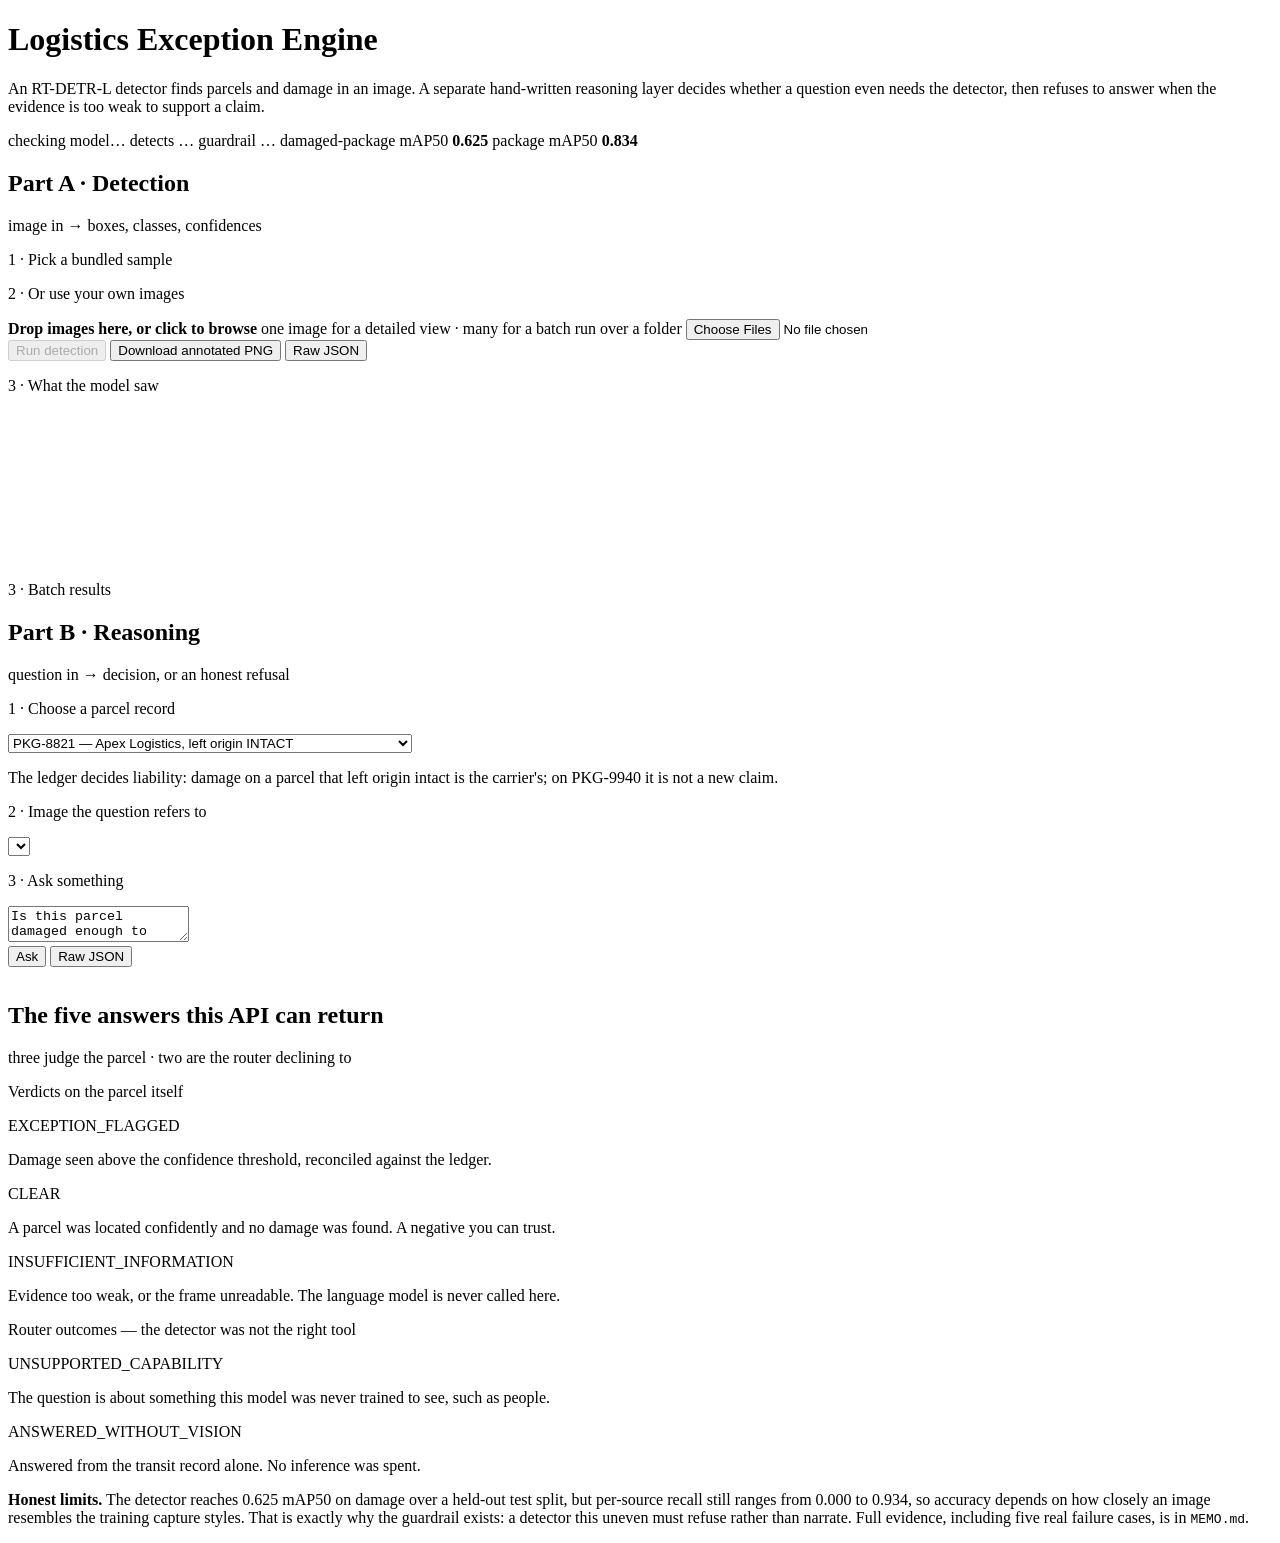
==== commit 4a21de12: "feat: tamper-evident ledger, append-only adjudication log, separated UI assets Four issues raised on" ====
--- a/app/static/index.html
+++ b/app/static/index.html
@@ -2,369 +2,177 @@
 <html lang="en">
 <head>
 <meta charset="utf-8">
-<meta name="viewport" content="width=device-width,initial-scale=1">
+<meta name="viewport" content="width=device-width, initial-scale=1">
 <title>Logistics Exception Engine</title>
-<style>
-  :root{
-    --bg:#f5f6f8; --panel:#fff; --panel2:#f0f2f5; --line:#dce0e6;
-    --tx:#1a1d23; --dim:#5f6773; --accent:#2563eb;
-    --ok:#15803d; --warn:#b45309; --bad:#dc2626; --neutral:#52525b;
-    --shadow:0 1px 2px rgba(16,24,40,.06);
-  }
-  *{box-sizing:border-box}
-  body{margin:0;background:var(--bg);color:var(--tx);
-    font:14px/1.55 system-ui,-apple-system,Segoe UI,Roboto,sans-serif}
-  a{color:var(--accent)}
-  header{background:var(--panel);border-bottom:1px solid var(--line);padding:22px 26px}
-  .wrap{max-width:1240px;margin:0 auto}
-  h1{margin:0 0 4px;font-size:19px;font-weight:650;letter-spacing:-.2px}
-  .tag{color:var(--dim);font-size:13.5px;max-width:760px}
-  .statusbar{display:flex;gap:18px;flex-wrap:wrap;align-items:center;
-    margin-top:14px;font-size:12.5px;color:var(--dim)}
-  .dot{width:8px;height:8px;border-radius:50%;background:var(--neutral);
-    display:inline-block;margin-right:6px}
-  .dot.up{background:var(--ok)} .dot.down{background:var(--bad)}
-  .pill{background:var(--panel2);border:1px solid var(--line);border-radius:20px;
-    padding:3px 11px;font-size:12px}
-
-  main{max-width:1240px;margin:0 auto;padding:20px 26px 40px;
-    display:grid;grid-template-columns:1fr 1fr;gap:20px;align-items:start}
-  @media(max-width:1020px){main{grid-template-columns:1fr}}
-  .card{background:var(--panel);border:1px solid var(--line);border-radius:12px;
-    overflow:hidden;box-shadow:var(--shadow)}
-  .card>h2{margin:0;padding:13px 18px;font-size:12px;font-weight:650;
-    letter-spacing:.6px;text-transform:uppercase;color:var(--dim);
-    background:var(--panel2);border-bottom:1px solid var(--line)}
-  .card>h2 small{text-transform:none;letter-spacing:0;font-weight:400;
-    color:var(--dim);margin-left:8px;font-size:11.5px}
-  .body{padding:18px}
-  .step{font-size:11.5px;font-weight:650;color:var(--accent);
-    text-transform:uppercase;letter-spacing:.5px;margin:0 0 7px}
-  .step:not(:first-child){margin-top:20px}
-
-  .thumbs{display:flex;gap:10px;flex-wrap:wrap}
-  .thumb{border:2px solid var(--line);border-radius:9px;overflow:hidden;
-    cursor:pointer;background:var(--panel2);width:108px;transition:.15s}
-  .thumb:hover{border-color:var(--accent)}
-  .thumb.sel{border-color:var(--accent);box-shadow:0 0 0 3px rgba(37,99,235,.15)}
-  .thumb img{width:100%;height:74px;object-fit:cover;display:block}
-  .thumb span{display:block;padding:5px 7px;font-size:10.5px;color:var(--dim);
-    text-align:center;line-height:1.3}
-  .drop{border:1.5px dashed var(--line);border-radius:9px;padding:14px;
-    text-align:center;color:var(--dim);cursor:pointer;font-size:12.5px;margin-top:10px}
-  .drop:hover,.drop.over{border-color:var(--accent);color:var(--tx);
-    background:rgba(37,99,235,.04)}
-
-  button{background:var(--accent);color:#fff;border:0;border-radius:7px;
-    padding:9px 16px;font:650 13px/1 inherit;cursor:pointer}
-  button:hover{filter:brightness(1.08)}
-  button:disabled{opacity:.45;cursor:not-allowed;filter:none}
-  button.ghost{background:transparent;color:var(--tx);border:1px solid var(--line);font-weight:500}
-  .row{display:flex;gap:8px;flex-wrap:wrap;align-items:center;margin-top:14px}
-  select,textarea{width:100%;background:#fff;color:var(--tx);border:1px solid var(--line);
-    border-radius:7px;padding:9px 11px;font:13px/1.4 inherit}
-  textarea{resize:vertical;min-height:52px}
-  label{display:block;font-size:12px;color:var(--dim);margin:12px 0 5px}
-
-  .ask{display:flex;gap:6px;flex-wrap:wrap;margin-top:8px}
-  .ask button{background:var(--panel2);color:var(--tx);border:1px solid var(--line);
-    border-radius:16px;padding:5px 11px;font:500 12px/1.3 inherit;text-align:left}
-  .ask button:hover{border-color:var(--accent);color:var(--accent);filter:none}
-  .ask b{display:block;font-size:10.5px;color:var(--dim);font-weight:600}
-
-  canvas{width:100%;border-radius:9px;display:block;background:#e9ecf0;
-    border:1px solid var(--line)}
-  .hide{display:none}
-  .badge{display:inline-block;padding:4px 12px;border-radius:20px;
-    font-size:11.5px;font-weight:700;letter-spacing:.3px}
-  .b-EXCEPTION_FLAGGED{background:rgba(220,38,38,.10);color:var(--bad)}
-  .b-CLEAR{background:rgba(21,128,61,.10);color:var(--ok)}
-  .b-INSUFFICIENT_INFORMATION{background:rgba(180,83,9,.11);color:var(--warn)}
-  .b-UNSUPPORTED_CAPABILITY{background:rgba(82,82,91,.10);color:var(--neutral)}
-  .b-ANSWERED_WITHOUT_VISION{background:rgba(37,99,235,.10);color:var(--accent)}
-  .summary{margin:12px 0 0;padding:13px 15px;background:var(--panel2);
-    border-left:3px solid var(--line);border-radius:0 7px 7px 0;font-size:13.5px}
-  table{width:100%;border-collapse:collapse;font-size:12.5px;margin-top:12px}
-  th{text-align:left;color:var(--dim);font-weight:500;font-size:10.5px;
-    text-transform:uppercase;letter-spacing:.4px;padding:6px 8px;
-    border-bottom:1px solid var(--line)}
-  td{padding:7px 8px;border-bottom:1px solid var(--line);font-variant-numeric:tabular-nums}
-  tr:last-child td{border-bottom:0}
-  .sw{display:inline-block;width:9px;height:9px;border-radius:2px;margin-right:7px}
-  .meta{color:var(--dim);font-size:12px;margin-top:10px}
-  pre{background:var(--panel2);border:1px solid var(--line);border-radius:7px;
-    padding:12px;overflow:auto;max-height:260px;font-size:11.5px;color:var(--dim);margin:12px 0 0}
-  .err{color:var(--bad);font-size:12.5px;margin-top:10px}
-  .kv{font-size:12px;color:var(--dim)} .kv b{color:var(--tx);font-weight:600}
-
-  .legend{max-width:1240px;margin:0 auto;padding:0 26px 46px}
-  .legend .card{padding:0}
-  .lg{display:grid;grid-template-columns:repeat(auto-fit,minmax(232px,1fr));gap:14px;padding:18px}
-  .lg div{font-size:12.5px;color:var(--dim)}
-  .lg b{display:block;margin-bottom:3px}
-  .note{font-size:12.5px;color:var(--dim);padding:0 18px 18px;line-height:1.6}
-  .note strong{color:var(--tx)}
-</style>
+<link rel="stylesheet" href="/assets/style.css">
 </head>
 <body>
 
-<header><div class="wrap">
-  <h1>Logistics Exception Engine</h1>
-  <div class="tag">An RT-DETR-L detector finds parcels and damage in an image. A separate
-    hand-written reasoning layer decides whether a question even needs the detector, then
-    refuses to answer when the evidence is too weak to support a claim.</div>
-  <div class="statusbar">
-    <span><span class="dot" id="dot"></span><span id="mstat">checking model…</span></span>
-    <span class="pill" id="p-classes">classes …</span>
-    <span class="pill" id="p-guard">guardrail …</span>
-    <span class="pill" title="Measured on a 939-image held-out test split">damaged-package mAP50 0.625</span>
-    <span class="pill">package mAP50 0.834</span>
+<header class="masthead">
+  <div class="shell">
+    <h1>Logistics Exception Engine</h1>
+    <p>An RT-DETR-L detector finds parcels and damage in an image. A separate hand-written
+       reasoning layer decides whether a question even needs the detector, then refuses to
+       answer when the evidence is too weak to support a claim.</p>
+    <div class="statusbar">
+      <span class="chip"><span class="dot" id="dot"></span><span id="modelState">checking model…</span></span>
+      <span class="chip" id="chipClasses">detects …</span>
+      <span class="chip" id="chipGuard">guardrail …</span>
+      <span class="chip" title="Measured on a 939-image held-out test split">damaged-package mAP50 <b>0.625</b></span>
+      <span class="chip">package mAP50 <b>0.834</b></span>
+    </div>
   </div>
-</div></header>
+</header>
 
-<main>
-  <!-- ===================== PART A ===================== -->
-  <section class="card">
-    <h2>Part A · Detection <small>image in → boxes, classes, confidences</small></h2>
-    <div class="body">
-      <p class="step">1 · Pick an image</p>
-      <div class="thumbs" id="thumbs"></div>
-      <div class="drop" id="drop">…or drop your own image here / click to browse
-        <input type="file" id="file" accept="image/*" class="hide"></div>
+<div class="shell">
+  <main>
 
-      <div class="row">
-        <button id="run" disabled>Run detection</button>
-        <button id="dl" class="ghost hide">Download annotated PNG</button>
-        <button id="tog" class="ghost hide">Raw JSON</button>
+    <!-- ============ PART A ============ -->
+    <section class="card">
+      <div class="card-head">
+        <h2>Part A · Detection</h2>
+        <span class="sub">image in → boxes, classes, confidences</span>
       </div>
-      <div id="derr" class="err"></div>
+      <div class="card-body">
 
-      <div id="dout" class="hide">
-        <p class="step">2 · What the model saw</p>
-        <canvas id="cv"></canvas>
-        <div class="meta" id="dmeta"></div>
-        <table id="dtab"></table>
-        <pre id="djson" class="hide"></pre>
+        <div class="block">
+          <p class="step">1 · Pick a bundled sample</p>
+          <div class="tiles" id="tiles"></div>
+        </div>
+
+        <div class="block">
+          <p class="step">2 · Or use your own images</p>
+          <div class="dropzone" id="dropzone" role="button" tabindex="0">
+            <span id="dropText">
+              <strong>Drop images here, or click to browse</strong>
+              <span class="hint">one image for a detailed view · many for a batch run over a folder</span>
+            </span>
+            <input type="file" id="fileInput" accept="image/*" multiple class="hidden">
+          </div>
+        </div>
+
+        <div class="controls">
+          <button id="runBtn" type="button" disabled>Run detection</button>
+          <button id="downloadBtn" type="button" class="secondary hidden">Download annotated PNG</button>
+          <button id="jsonBtn" type="button" class="secondary hidden">Raw JSON</button>
+        </div>
+        <div class="error" id="detectError"></div>
+
+        <!-- single-image result -->
+        <div class="block hidden" id="singlePanel">
+          <p class="step">3 · What the model saw</p>
+          <canvas id="canvas"></canvas>
+          <div class="meta" id="detectMeta"></div>
+          <table id="detectTable"></table>
+          <pre id="detectJson" class="hidden"></pre>
+        </div>
+
+        <!-- batch result -->
+        <div class="block hidden" id="batchPanel">
+          <p class="step">3 · Batch results</p>
+          <div class="progress"><span id="progressBar"></span></div>
+          <div class="batch-summary" id="batchSummary"></div>
+          <div class="batch-grid" id="batchGrid"></div>
+        </div>
+
       </div>
+    </section>
+
+    <!-- ============ PART B ============ -->
+    <section class="card">
+      <div class="card-head">
+        <h2>Part B · Reasoning</h2>
+        <span class="sub">question in → decision, or an honest refusal</span>
+      </div>
+      <div class="card-body">
+
+        <div class="block">
+          <p class="step">1 · Choose a parcel record</p>
+          <select id="packageSelect">
+            <option value="PKG-8821">PKG-8821 — Apex Logistics, left origin INTACT</option>
+            <option value="PKG-9940">PKG-9940 — Meridian Freight, left origin ALREADY_DAMAGED</option>
+            <option value="PKG-0000">PKG-0000 — not in the ledger</option>
+          </select>
+          <p class="footnote">The ledger decides liability: damage on a parcel that left origin
+             intact is the carrier's; on PKG-9940 it is not a new claim.</p>
+        </div>
+
+        <div class="block">
+          <p class="step">2 · Image the question refers to</p>
+          <select id="imageSelect"></select>
+        </div>
+
+        <div class="block">
+          <p class="step">3 · Ask something</p>
+          <textarea id="question">Is this parcel damaged enough to raise a carrier claim?</textarea>
+          <div class="presets" id="presets"></div>
+        </div>
+
+        <div class="controls">
+          <button id="askBtn" type="button">Ask</button>
+          <button id="reasonJsonBtn" type="button" class="secondary hidden">Raw JSON</button>
+        </div>
+        <div class="error" id="reasonError"></div>
+
+        <div class="verdict hidden" id="verdict">
+          <span class="badge" id="statusBadge"></span>
+          <div class="flags" id="reasonFlags"></div>
+          <div class="summary" id="reasonSummary"></div>
+          <p class="footnote" id="fallbackNote"></p>
+          <table id="reasonTable"></table>
+          <pre id="reasonJson" class="hidden"></pre>
+        </div>
+
+      </div>
+    </section>
+
+  </main>
+
+  <!-- ============ LEGEND ============ -->
+  <section class="legend">
+    <div class="card">
+      <div class="card-head">
+        <h2>The five answers this API can return</h2>
+        <span class="sub">three judge the parcel · two are the router declining to</span>
+      </div>
+      <p class="group-label">Verdicts on the parcel itself</p>
+      <div class="legend-grid">
+        <div>
+          <span class="badge b-EXCEPTION_FLAGGED">EXCEPTION_FLAGGED</span>
+          <p>Damage seen above the confidence threshold, reconciled against the ledger.</p>
+        </div>
+        <div>
+          <span class="badge b-CLEAR">CLEAR</span>
+          <p>A parcel was located confidently and no damage was found. A negative you can trust.</p>
+        </div>
+        <div>
+          <span class="badge b-INSUFFICIENT_INFORMATION">INSUFFICIENT_INFORMATION</span>
+          <p>Evidence too weak, or the frame unreadable. The language model is never called here.</p>
+        </div>
+      </div>
+
+      <p class="group-label">Router outcomes — the detector was not the right tool</p>
+      <div class="legend-grid">
+        <div>
+          <span class="badge b-UNSUPPORTED_CAPABILITY">UNSUPPORTED_CAPABILITY</span>
+          <p>The question is about something this model was never trained to see, such as people.</p>
+        </div>
+        <div>
+          <span class="badge b-ANSWERED_WITHOUT_VISION">ANSWERED_WITHOUT_VISION</span>
+          <p>Answered from the transit record alone. No inference was spent.</p>
+        </div>
+      </div>
+      <p class="limits">
+        <strong>Honest limits.</strong> The detector reaches 0.625 mAP50 on damage over a
+        held-out test split, but per-source recall still ranges from 0.000 to 0.934, so accuracy
+        depends on how closely an image resembles the training capture styles. That is exactly
+        why the guardrail exists: a detector this uneven must refuse rather than narrate. Full
+        evidence, including five real failure cases, is in <code>MEMO.md</code>.
+      </p>
     </div>
   </section>
+</div>
 
-  <!-- ===================== PART B ===================== -->
-  <section class="card">
-    <h2>Part B · Reasoning <small>question in → decision, or an honest refusal</small></h2>
-    <div class="body">
-      <p class="step">1 · Choose a parcel record</p>
-      <select id="pkg">
-        <option value="PKG-8821">PKG-8821 — Apex Logistics, left origin INTACT</option>
-        <option value="PKG-9940">PKG-9940 — Meridian Freight, left origin ALREADY_DAMAGED</option>
-        <option value="PKG-0000">PKG-0000 — not in the ledger</option>
-      </select>
-      <div class="kv" style="margin-top:6px">The ledger decides liability: damage on a parcel
-        that left origin intact is the carrier's; on PKG-9940 it is not a new claim.</div>
-
-      <p class="step">2 · Image the question refers to</p>
-      <select id="img"></select>
-
-      <p class="step">3 · Ask something</p>
-      <textarea id="q">Is this parcel damaged enough to raise a carrier claim?</textarea>
-      <div class="ask" id="presets"></div>
-
-      <div class="row">
-        <button id="ask">Ask</button>
-        <button id="tog2" class="ghost hide">Raw JSON</button>
-      </div>
-      <div id="rerr" class="err"></div>
-
-      <div id="rout" class="hide" style="margin-top:16px">
-        <span class="badge" id="rbadge"></span>
-        <div class="kv" id="rflags" style="margin-top:9px"></div>
-        <div class="summary" id="rsum"></div>
-        <div class="kv" id="rfall" style="margin-top:8px"></div>
-        <table id="rtab"></table>
-        <pre id="rjson" class="hide"></pre>
-      </div>
-    </div>
-  </section>
-</main>
-
-<div class="legend"><section class="card">
-  <h2>What each answer means</h2>
-  <div class="lg">
-    <div><b class="badge b-EXCEPTION_FLAGGED">EXCEPTION_FLAGGED</b>
-      Damage seen above the confidence threshold, reconciled against the ledger.</div>
-    <div><b class="badge b-CLEAR">CLEAR</b>
-      A parcel was located confidently and no damage was found. A negative you can trust.</div>
-    <div><b class="badge b-INSUFFICIENT_INFORMATION">INSUFFICIENT_INFORMATION</b>
-      Evidence too weak, or the frame unreadable. The language model is never called here.</div>
-    <div><b class="badge b-UNSUPPORTED_CAPABILITY">UNSUPPORTED_CAPABILITY</b>
-      The question is about something this model was never trained to see, such as people.</div>
-    <div><b class="badge b-ANSWERED_WITHOUT_VISION">ANSWERED_WITHOUT_VISION</b>
-      Answered from the transit record alone. No inference was spent.</div>
-  </div>
-  <div class="note">
-    <strong>Honest limits.</strong> The detector reaches 0.625 mAP50 on damage over a held-out
-    test split, but per-source recall still ranges from 0.000 to 0.934, so accuracy depends on
-    how closely an image resembles the training capture styles. That is exactly why the
-    guardrail exists: a detector this uneven must refuse rather than narrate. Full evidence,
-    including five real failure cases, is in <code>MEMO.md</code>.
-  </div>
-</section></div>
-
-<script>
-const COLOR={"package":"#15803d","damaged-package":"#dc2626"};
-const $=id=>document.getElementById(id);
-function why(d,res){
-  const x=d&&d.detail;
-  if(typeof x==="string")return x;
-  if(Array.isArray(x))return x.map(e=>(e.loc?e.loc.slice(-1)[0]+": ":"")+(e.msg||"")).join("; ");
-  return "HTTP "+res.status;
-}
-const SAMPLES=[
-  {file:"intact_parcel.jpg",    caption:"intact → CLEAR",          name:"Intact parcel"},
-  {file:"damaged_parcel.jpg",   caption:"clear damage → flagged",  name:"Clearly damaged parcel"},
-  {file:"ambiguous_parcel.jpg", caption:"borderline → refuses",    name:"Borderline parcel"}];
-const DEFAULT_SAMPLE="damaged_parcel.jpg";
-let picked=null, pickedName=null;
-
-fetch("/health").then(r=>r.json()).then(h=>{
-  $("dot").className="dot "+(h.model_loaded?"up":"down");
-  $("mstat").textContent=h.model_loaded?"model ready":"model NOT loaded";
-  $("p-classes").textContent="detects: "+(h.classes||[]).join(", ");
-  $("p-guard").textContent="guardrail "+h.guardrail_threshold;
-}).catch(()=>{$("dot").className="dot down";$("mstat").textContent="API unreachable";});
-
-fetch("/api/v1/samples").then(r=>r.json()).then(d=>{
-  const t=$("thumbs"), sel=$("img");
-  // Curated samples first, in a deliberate order; anything else the server
-  // happens to hold is appended so the gallery never hides a file.
-  const known=SAMPLES.filter(s=>d.samples.includes(s.file));
-  const extra=d.samples.filter(n=>!SAMPLES.some(s=>s.file===n))
-                       .map(n=>({file:n,caption:n,name:n}));
-  [...known,...extra].forEach(({file:n,caption,name})=>{
-    const el=document.createElement("div"); el.className="thumb";
-    el.innerHTML=`<img src="/samples/${n}" alt="${name}"><span>${caption}</span>`;
-    el.onclick=async()=>{
-      document.querySelectorAll(".thumb").forEach(x=>x.classList.remove("sel"));
-      el.classList.add("sel");
-      const blob=await (await fetch("/samples/"+n)).blob();
-      picked=new File([blob],n,{type:blob.type}); pickedName=n;
-      $("run").disabled=false; $("drop").textContent="using sample: "+n;
-      sel.value="sample_images/"+n;
-    };
-    t.appendChild(el);
-    const o=document.createElement("option");
-    o.value="sample_images/"+n; o.textContent=name+"  ("+n+")"; sel.appendChild(o);
-  });
-  const none=document.createElement("option");
-  none.value=""; none.textContent="(no image — answer from the record alone)";
-  sel.appendChild(none);
-  if(d.samples.includes(DEFAULT_SAMPLE))sel.value="sample_images/"+DEFAULT_SAMPLE;
-});
-
-[["Needs the detector","Is this parcel damaged?"],
- ["Counting","How many parcels are visible?"],
- ["Record only, no inference","Which carrier handled this in transit?"],
- ["Not trained for it","How many people are in this image?"],
- ["Off topic","What is the weather in Chennai?"]].forEach(([tag,q])=>{
-  const b=document.createElement("button");
-  b.innerHTML=`<b>${tag}</b>${q}`;
-  b.onclick=()=>{$("q").value=q; $("ask").click();};
-  $("presets").appendChild(b);
-});
-
-const drop=$("drop");
-drop.onclick=()=>$("file").click();
-drop.ondragover=e=>{e.preventDefault();drop.classList.add("over")};
-drop.ondragleave=()=>drop.classList.remove("over");
-drop.ondrop=e=>{e.preventDefault();drop.classList.remove("over");
-  if(e.dataTransfer.files[0])take(e.dataTransfer.files[0])};
-$("file").onchange=e=>{if(e.target.files[0])take(e.target.files[0])};
-function take(f){
-  picked=f; pickedName=f.name;
-  document.querySelectorAll(".thumb").forEach(x=>x.classList.remove("sel"));
-  drop.innerHTML=`<b style="color:var(--tx)">${f.name}</b> · ${(f.size/1024).toFixed(0)} KB`;
-  $("run").disabled=false;
-}
-
-$("run").onclick=async()=>{
-  if(!picked)return;
-  $("derr").textContent=""; $("run").disabled=true; $("run").textContent="Detecting…";
-  try{
-    const fd=new FormData(); fd.append("file",picked);
-    const res=await fetch("/api/v1/detect",{method:"POST",body:fd});
-    const data=await res.json();
-    if(!res.ok)throw new Error(why(data,res));
-    draw(picked,data);
-    $("dout").classList.remove("hide");
-    $("dl").classList.remove("hide"); $("tog").classList.remove("hide");
-    $("djson").textContent=JSON.stringify(data,null,2);
-  }catch(err){$("derr").textContent="Detection failed: "+err.message}
-  $("run").disabled=false; $("run").textContent="Run detection";
-};
-
-function draw(file,data){
-  const img=new Image();
-  img.onload=()=>{
-    const cv=$("cv"), cx=cv.getContext("2d");
-    cv.width=img.naturalWidth; cv.height=img.naturalHeight;
-    cx.drawImage(img,0,0);
-    const lw=Math.max(2,Math.round(cv.width/300)), fs=Math.max(13,Math.round(cv.width/38));
-    cx.lineWidth=lw; cx.font=`600 ${fs}px system-ui,sans-serif`; cx.textBaseline="top";
-    data.detections.forEach(d=>{
-      const [x1,y1,x2,y2]=d.bbox, col=COLOR[d.label]||"#2563eb";
-      cx.strokeStyle=col; cx.strokeRect(x1,y1,x2-x1,y2-y1);
-      const tag=`${d.label} ${d.confidence.toFixed(3)}`;
-      const tw=cx.measureText(tag).width, th=fs*1.45;
-      const ty=y1-th<0?y1:y1-th;
-      cx.fillStyle=col; cx.fillRect(x1-lw/2,ty,tw+fs*.7,th);
-      cx.fillStyle="#fff"; cx.fillText(tag,x1+fs*.28,ty+th*.18);
-    });
-    URL.revokeObjectURL(img.src);
-  };
-  img.src=URL.createObjectURL(file);
-  $("dmeta").innerHTML=`<b>${data.count}</b> detection(s) · ${data.image_size[0]}×${data.image_size[1]} px · ${data.inference_time_ms.toFixed(1)} ms`;
-  $("dtab").innerHTML=data.detections.length
-    ? `<tr><th>Class</th><th>Confidence</th><th>Box [x1,y1,x2,y2]</th></tr>`+
-      data.detections.map(d=>{const c=COLOR[d.label]||"#2563eb";
-        return `<tr><td><span class="sw" style="background:${c}"></span>${d.label}</td>`+
-               `<td>${d.confidence.toFixed(4)}</td>`+
-               `<td class="kv">${d.bbox.map(v=>v.toFixed(1)).join(", ")}</td></tr>`}).join("")
-    : `<tr><td class="kv">Nothing detected above the 0.25 serving threshold.</td></tr>`;
-}
-
-$("dl").onclick=()=>{const a=document.createElement("a");
-  a.download=`detection_${Date.now()}.png`; a.href=$("cv").toDataURL("image/png"); a.click()};
-$("tog").onclick=()=>$("djson").classList.toggle("hide");
-$("tog2").onclick=()=>$("rjson").classList.toggle("hide");
-
-$("ask").onclick=async()=>{
-  $("rerr").textContent=""; $("ask").disabled=true; $("ask").textContent="Reasoning…";
-  try{
-    const payload={package_id:$("pkg").value, query:$("q").value};
-    if($("img").value)payload.image_path=$("img").value;
-    const res=await fetch("/api/v1/reason",{method:"POST",
-      headers:{"Content-Type":"application/json"},body:JSON.stringify(payload)});
-    const d=await res.json();
-    if(!res.ok)throw new Error(why(d,res));
-    $("rbadge").textContent=d.status; $("rbadge").className="badge b-"+d.status;
-    $("rflags").innerHTML=`detector used: <b>${d.requires_vision_model}</b> · guardrail passed: <b>${d.guardrail_passed}</b>`+
-      (d.max_critical_confidence!=null?` · peak damage conf: <b>${d.max_critical_confidence.toFixed(4)}</b>`:"");
-    $("rsum").textContent=d.decision_summary;
-    const fb=d.decision_summary.startsWith("[deterministic fallback");
-    $("rfall").innerHTML=fb
-      ? "The wording above came from a fixed template, not a language model. "+
-        "The status, the guardrail and the detections are computed the same way either way, "+
-        "so the decision does not depend on the language model being reachable."
-      : "";
-    $("rtab").innerHTML=(d.detections&&d.detections.length)
-      ? `<tr><th>Class</th><th>Confidence</th></tr>`+d.detections.map(x=>
-          `<tr><td><span class="sw" style="background:${COLOR[x.label]||"#2563eb"}"></span>${x.label}</td><td>${x.confidence.toFixed(4)}</td></tr>`).join("")
-      : "";
-    $("rjson").textContent=JSON.stringify(d,null,2);
-    $("rout").classList.remove("hide"); $("tog2").classList.remove("hide");
-  }catch(err){$("rerr").textContent="Reasoning failed: "+err.message}
-  $("ask").disabled=false; $("ask").textContent="Ask";
-};
-</script>
+<script src="/assets/app.js"></script>
 </body>
 </html>
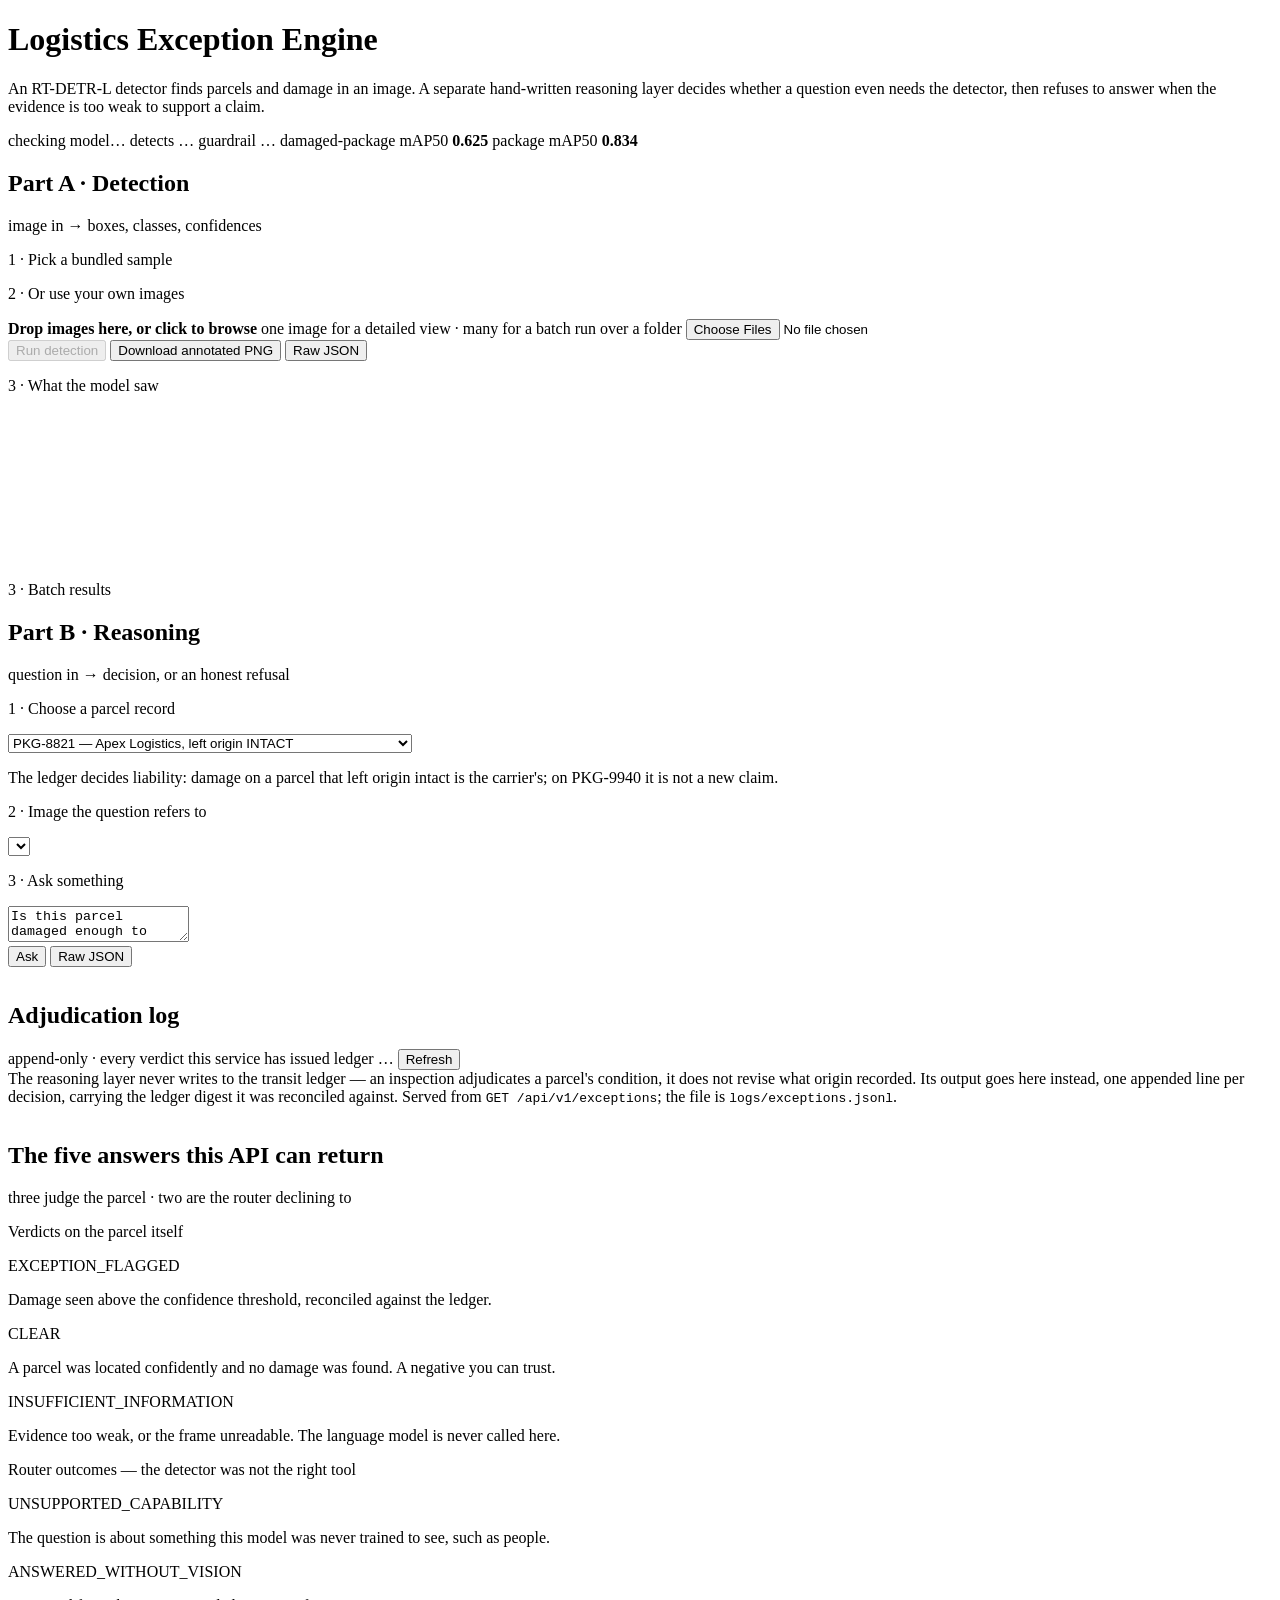
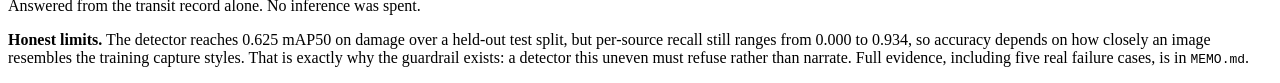
==== commit f5bc6889: "feat: surface the adjudication log in the console The log was recording correctly and nothing displa" ====
--- a/app/static/index.html
+++ b/app/static/index.html
@@ -128,6 +128,33 @@
 
   </main>
 
+  <!-- ============ ADJUDICATION LOG ============ -->
+  <section class="legend">
+    <div class="card">
+      <div class="card-head">
+        <h2>Adjudication log</h2>
+        <span class="sub">append-only · every verdict this service has issued</span>
+        <span class="head-actions">
+          <span class="chip" id="ledgerChip">ledger …</span>
+          <button id="refreshLog" type="button" class="secondary small">Refresh</button>
+        </span>
+      </div>
+      <div class="card-body">
+        <p class="footnote" style="margin-top:0">
+          The reasoning layer never writes to the transit ledger — an inspection adjudicates a
+          parcel's condition, it does not revise what origin recorded. Its output goes here
+          instead, one appended line per decision, carrying the ledger digest it was reconciled
+          against. Served from <code>GET /api/v1/exceptions</code>; the file is
+          <code>logs/exceptions.jsonl</code>.
+        </p>
+        <div class="table-scroll">
+          <table id="logTable"></table>
+        </div>
+        <p class="footnote" id="logEmpty"></p>
+      </div>
+    </div>
+  </section>
+
   <!-- ============ LEGEND ============ -->
   <section class="legend">
     <div class="card">
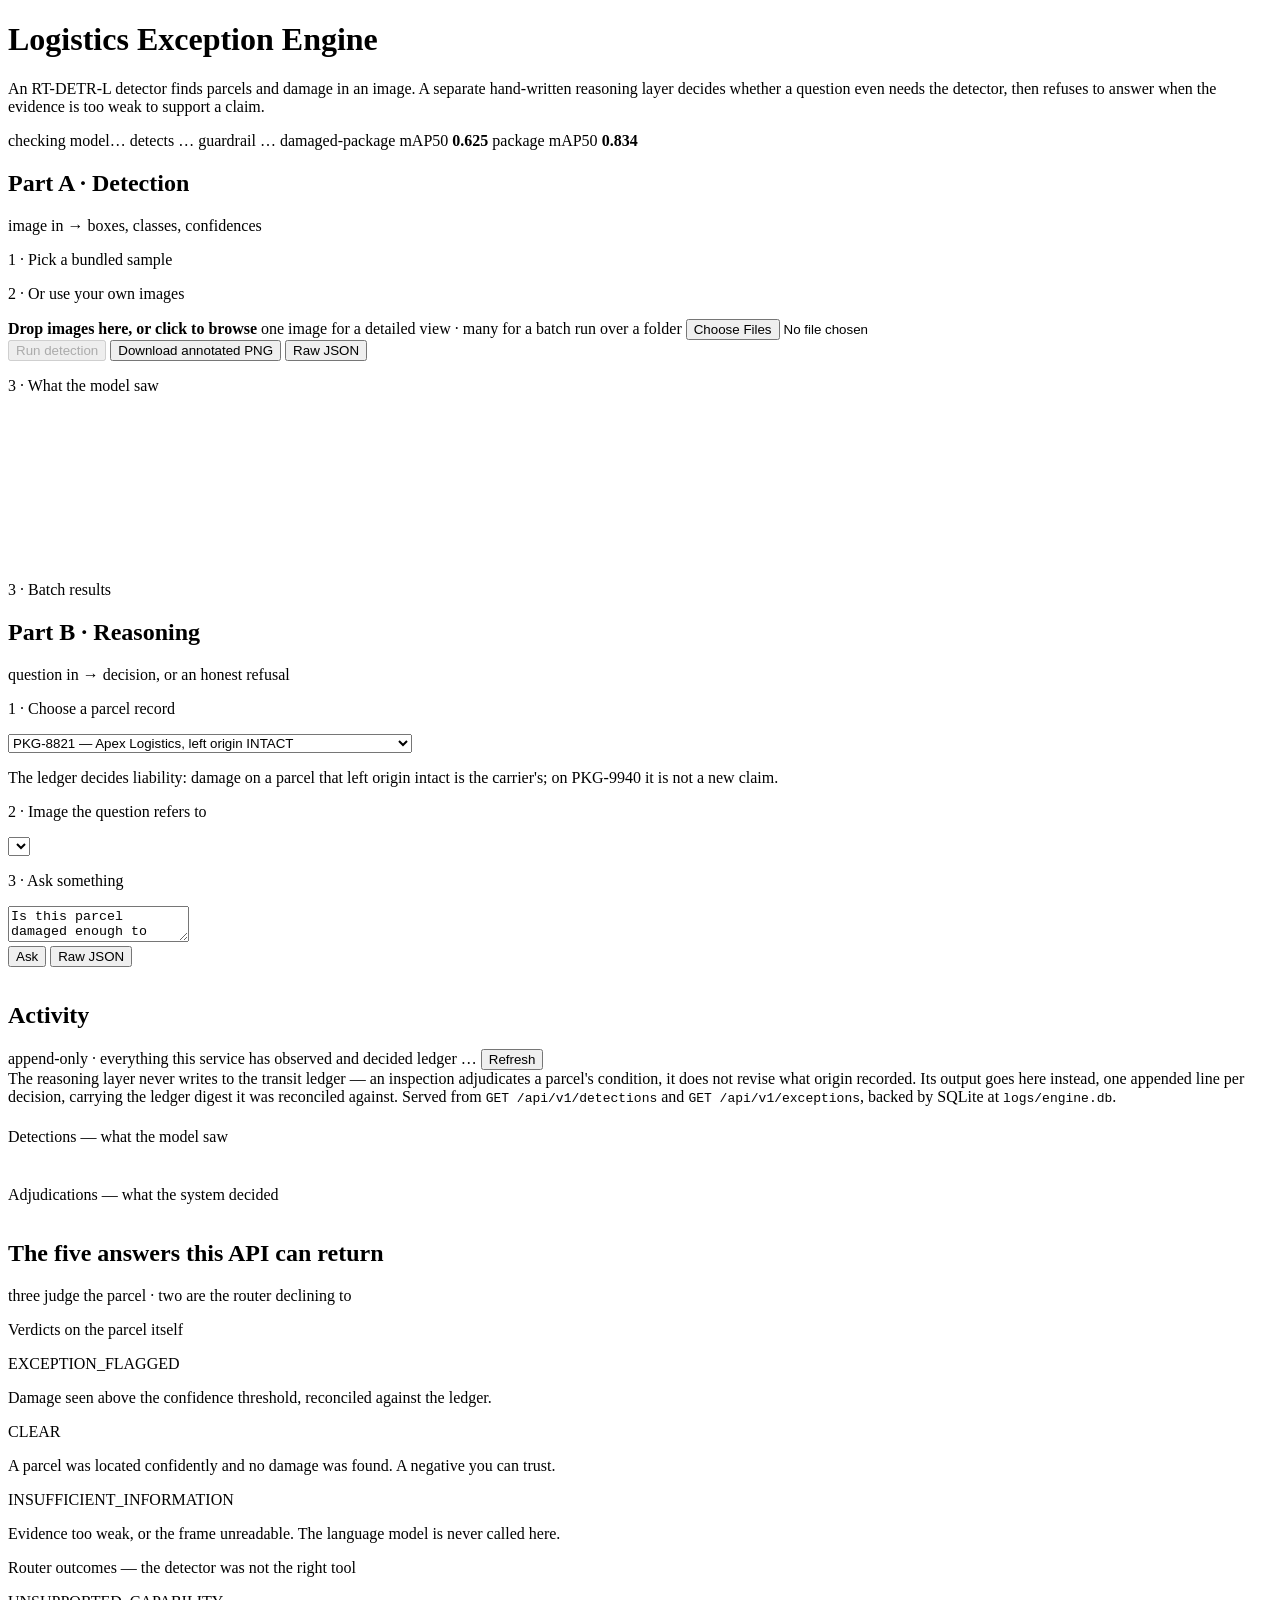
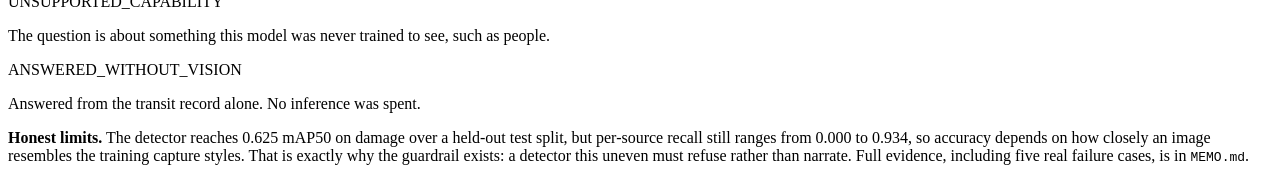
==== commit aa7abb04: "feat: durable SQLite store for detections and adjudications Two changes, one of which fixes a real h" ====
--- a/app/static/index.html
+++ b/app/static/index.html
@@ -132,8 +132,8 @@
   <section class="legend">
     <div class="card">
       <div class="card-head">
-        <h2>Adjudication log</h2>
-        <span class="sub">append-only · every verdict this service has issued</span>
+        <h2>Activity</h2>
+        <span class="sub">append-only · everything this service has observed and decided</span>
         <span class="head-actions">
           <span class="chip" id="ledgerChip">ledger …</span>
           <button id="refreshLog" type="button" class="secondary small">Refresh</button>
@@ -144,9 +144,19 @@
           The reasoning layer never writes to the transit ledger — an inspection adjudicates a
           parcel's condition, it does not revise what origin recorded. Its output goes here
           instead, one appended line per decision, carrying the ledger digest it was reconciled
-          against. Served from <code>GET /api/v1/exceptions</code>; the file is
-          <code>logs/exceptions.jsonl</code>.
+          against. Served from <code>GET /api/v1/detections</code> and
+          <code>GET /api/v1/exceptions</code>, backed by SQLite at
+          <code>logs/engine.db</code>.
         </p>
+        <div class="batch-summary" id="storeStats"></div>
+
+        <p class="step" style="margin-top:22px">Detections — what the model saw</p>
+        <div class="table-scroll">
+          <table id="detTable"></table>
+        </div>
+        <p class="footnote" id="detEmpty"></p>
+
+        <p class="step" style="margin-top:24px">Adjudications — what the system decided</p>
         <div class="table-scroll">
           <table id="logTable"></table>
         </div>
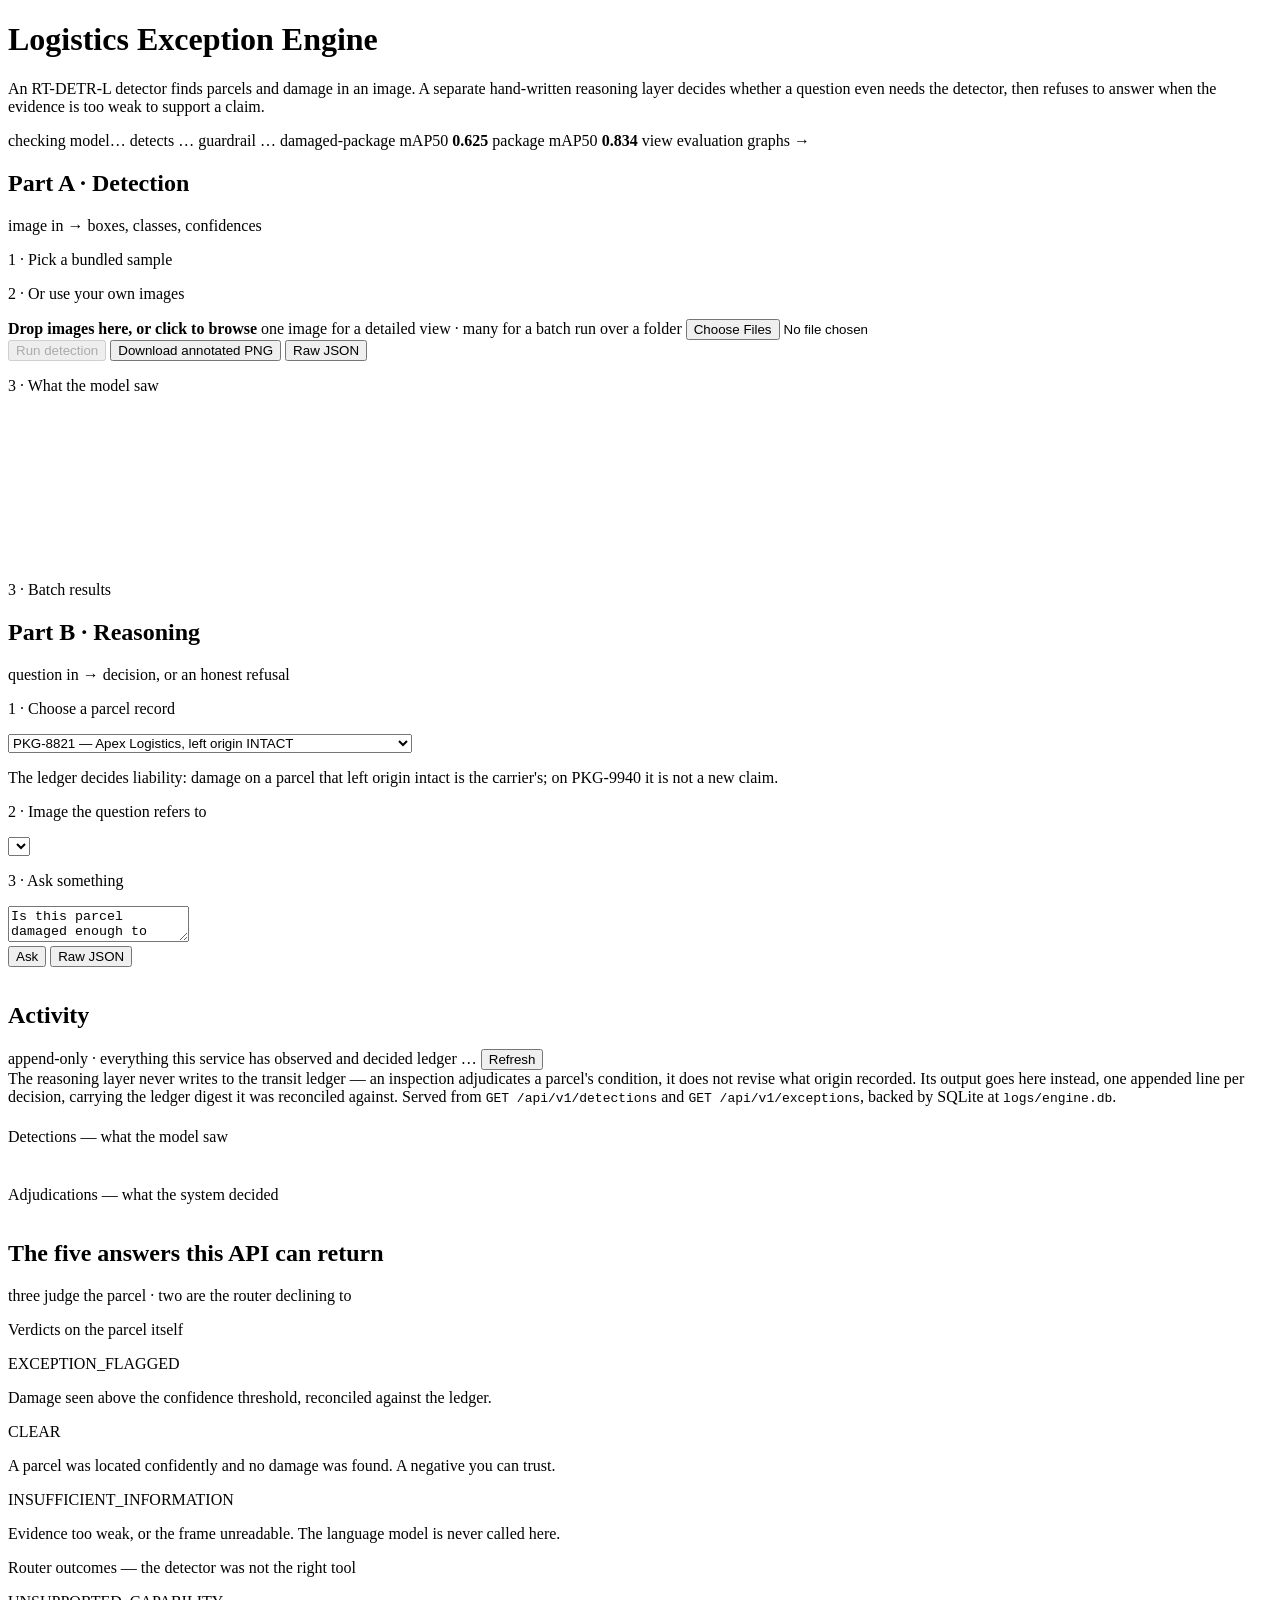
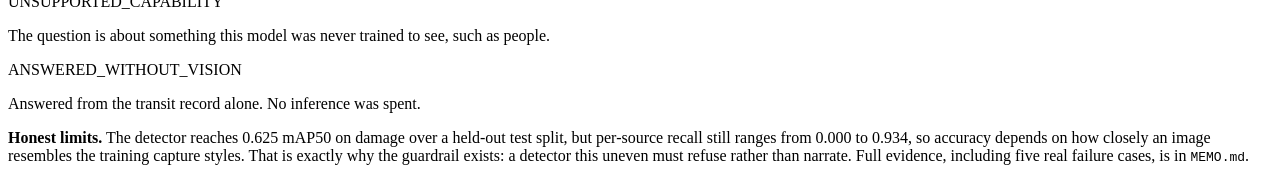
==== commit 9f130b7e: "feat: serve evaluation graphs at /graphs, clean the Swagger schema, link the walkthrough The evaluat" ====
--- a/app/static/index.html
+++ b/app/static/index.html
@@ -20,6 +20,7 @@
       <span class="chip" id="chipGuard">guardrail …</span>
       <span class="chip" title="Measured on a 939-image held-out test split">damaged-package mAP50 <b>0.625</b></span>
       <span class="chip">package mAP50 <b>0.834</b></span>
+      <a class="chip" href="/graphs" style="text-decoration:none;color:var(--accent)">view evaluation graphs &rarr;</a>
     </div>
   </div>
 </header>
@@ -117,6 +118,7 @@
         <div class="verdict hidden" id="verdict">
           <span class="badge" id="statusBadge"></span>
           <div class="flags" id="reasonFlags"></div>
+          <div id="liability"></div>
           <div class="summary" id="reasonSummary"></div>
           <p class="footnote" id="fallbackNote"></p>
           <table id="reasonTable"></table>
